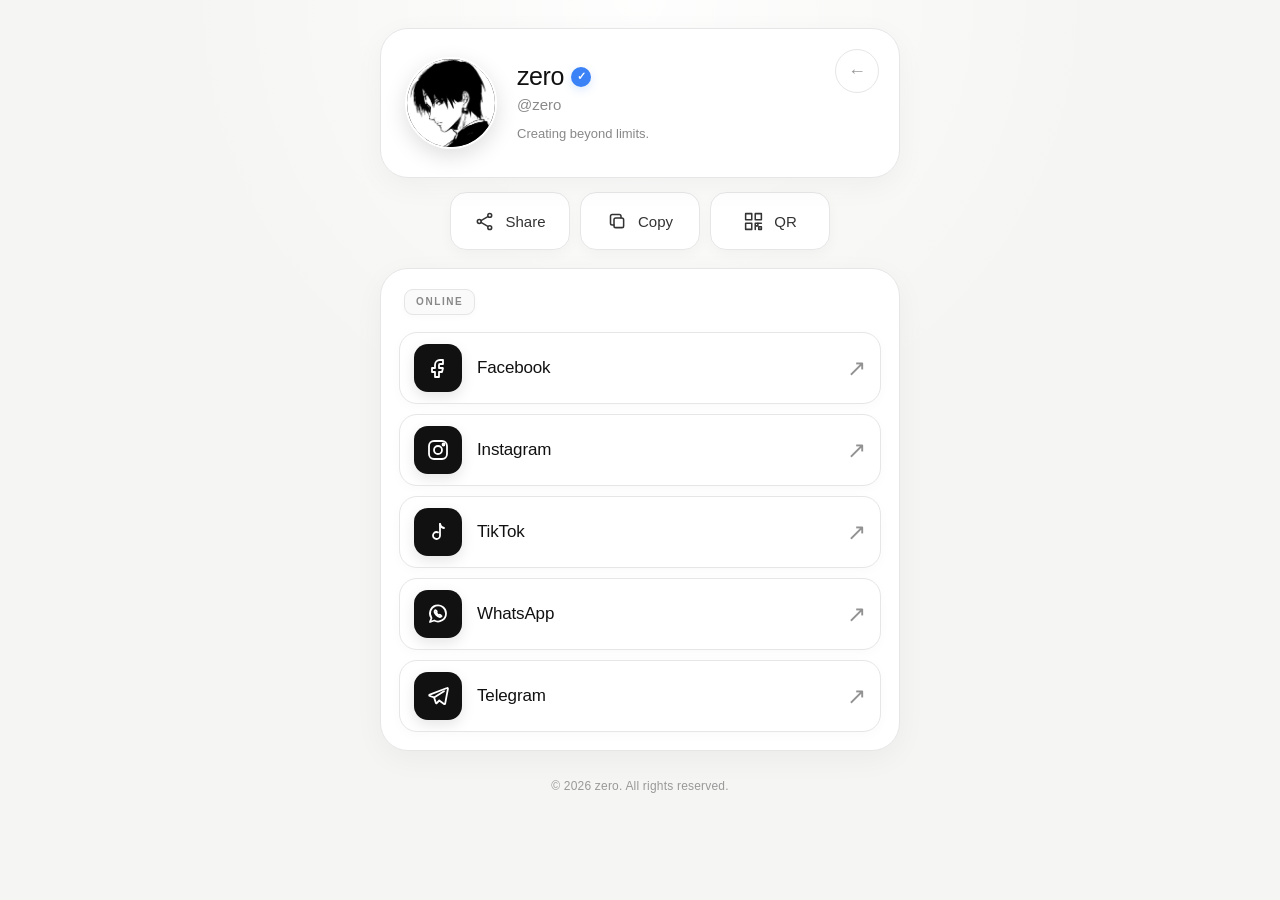
==== platforms.html @ 6d10e8ff "Initial website" ====
<!DOCTYPE html>
<html lang="en">

<head>

    <meta charset="UTF-8">

    <meta
        name="viewport"
        content="width=device-width, initial-scale=1.0"
    >

    <title>zero — Links</title>

    <link
        rel="icon"
        href="assets/profile.jpg"
        type="image/jpeg"
    >

    <meta
        name="theme-color"
        content="#f5f5f3"
    >

    <meta
        property="og:title"
        content="zero — Links"
    >

    <meta
        property="og:description"
        content="Explore zero's links."
    >

    <meta
        property="og:image"
        content="assets/profile.jpg"
    >

    <meta
        property="og:type"
        content="website"
    >

    <meta
        name="twitter:card"
        content="summary"
    >

    <meta
        name="twitter:title"
        content="zero — Links"
    >

    <meta
        name="twitter:description"
        content="Explore zero's links."
    >

    <meta
        name="twitter:image"
        content="assets/profile.jpg"
    >

    <link
        rel="stylesheet"
        href="platforms.css"
    >

</head>


<body>

    <main class="links-page">


        <!-- PROFILE -->

        <a
            href="index.html"
            class="profile-header page-link"
        >

            <div class="profile-image">

                <img
                    src="assets/profile.jpg"
                    alt="Zero"
                >

            </div>


            <div class="profile-info">

                <div class="username">

                    <span>zero</span>

                    <span class="verified">
                        ✓
                    </span>

                </div>


                <p>
                    @zero
                </p>


                <span class="tagline">
                    Creating beyond limits.
                </span>

            </div>


            <span class="back-arrow">
                ←
            </span>

        </a>



        <!-- ACTIONS -->

        <div class="profile-actions">


            <!-- SHARE -->

            <button
                type="button"
                class="action-btn"
                id="shareBtn"
                aria-label="Share Zero's links"
            >

                <span class="action-icon">

                    <svg
                        viewBox="0 0 24 24"
                        aria-hidden="true"
                    >

                        <circle
                            cx="18"
                            cy="5"
                            r="2.2"
                        ></circle>

                        <circle
                            cx="6"
                            cy="12"
                            r="2.2"
                        ></circle>

                        <circle
                            cx="18"
                            cy="19"
                            r="2.2"
                        ></circle>

                        <path
                            d="M8 11l7.8-4.5"
                        ></path>

                        <path
                            d="M8 13l7.8 4.5"
                        ></path>

                    </svg>

                </span>

                <span>
                    Share
                </span>

            </button>



            <!-- COPY -->

            <button
                type="button"
                class="action-btn"
                id="copyBtn"
                aria-label="Copy Zero's link"
            >

                <span
                    class="action-icon"
                    id="copyIcon"
                >

                    <svg
                        viewBox="0 0 24 24"
                        aria-hidden="true"
                    >

                        <rect
                            x="8"
                            y="8"
                            width="11"
                            height="11"
                            rx="2"
                        ></rect>

                        <path
                            d="M16 8V6a2 2 0 0 0-2-2H6a2 2 0 0 0-2 2v8a2 2 0 0 0 2 2h2"
                        ></path>

                    </svg>

                </span>

                <span id="copyText">
                    Copy
                </span>

            </button>



            <!-- QR -->

            <button
                type="button"
                class="action-btn"
                id="qrBtn"
                aria-label="Show QR code"
            >

                <span class="action-icon">

                    <svg
                        viewBox="0 0 24 24"
                        aria-hidden="true"
                    >

                        <rect
                            x="3"
                            y="3"
                            width="7"
                            height="7"
                        ></rect>

                        <rect
                            x="14"
                            y="3"
                            width="7"
                            height="7"
                        ></rect>

                        <rect
                            x="3"
                            y="14"
                            width="7"
                            height="7"
                        ></rect>

                        <path
                            d="M14 14h3v3h-3z"
                        ></path>

                        <path
                            d="M18 18h3v3h-3z"
                        ></path>

                        <path
                            d="M17 14h4"
                        ></path>

                        <path
                            d="M14 18v3"
                        ></path>

                    </svg>

                </span>

                <span>
                    QR
                </span>

            </button>

        </div>



        <!-- QR PANEL -->

        <section
            class="qr-panel"
            id="qrPanel"
            aria-hidden="true"
        >

            <div class="qr-header">

                <strong>
                    Scan to visit
                </strong>


                <button
                    type="button"
                    class="qr-close"
                    id="qrClose"
                    aria-label="Close QR code"
                >
                    ×
                </button>

            </div>


            <div class="qr-code">

                <img
                    id="qrImage"
                    src=""
                    alt="QR code for Zero's links"
                >

            </div>

        </section>



        <!-- ONLINE PLATFORMS -->

        <section class="platforms-box">

            <div class="platforms-title">
                ONLINE
            </div>



            <!-- FACEBOOK -->

            <a
                href="https://www.facebook.com/share/1CXATNYzDx/"
                class="platform"
                target="_blank"
                rel="noopener noreferrer"
            >

                <div class="platform-icon">

                    <svg
                        viewBox="0 0 24 24"
                        aria-hidden="true"
                    >

                        <path d="M14 8h3V4h-3c-2.8 0-5 2.2-5 5v3H6v4h3v5h4v-5h3l1-4h-4V9c0-.6.4-1 1-1Z"></path>

                    </svg>

                </div>


                <div class="platform-info">
                    <strong>Facebook</strong>
                </div>


                <span class="arrow">
                    ↗
                </span>

            </a>



            <!-- INSTAGRAM -->

            <a
                href="https://www.instagram.com/z.er0day?stkn=MWJxcWFwbWdudng1dw=="
                class="platform"
                target="_blank"
                rel="noopener noreferrer"
            >

                <div class="platform-icon">

                    <svg
                        viewBox="0 0 24 24"
                        aria-hidden="true"
                    >

                        <rect
                            x="3"
                            y="3"
                            width="18"
                            height="18"
                            rx="5"
                        ></rect>

                        <circle
                            cx="12"
                            cy="12"
                            r="4"
                        ></circle>

                        <circle
                            cx="17.5"
                            cy="6.5"
                            r="1"
                        ></circle>

                    </svg>

                </div>


                <div class="platform-info">
                    <strong>Instagram</strong>
                </div>


                <span class="arrow">
                    ↗
                </span>

            </a>



            <!-- TIKTOK -->

            <a
                href="https://www.tiktok.com/@z.er0luck?_r=1&_t=ZS-99s0cFkpZpp"
                class="platform"
                target="_blank"
                rel="noopener noreferrer"
            >

                <div class="platform-icon">

                    <svg
                        viewBox="0 0 24 24"
                        aria-hidden="true"
                    >

                        <path d="M14 4V15.5C14 17.43 12.43 19 10.5 19C8.57 19 7 17.43 7 15.5C7 13.57 8.57 12 10.5 12C11.03 12 11.54 12.12 12 12.34"></path>

                        <path d="M14 4C14.4 6.2 15.8 7.6 18 8"></path>

                    </svg>

                </div>


                <div class="platform-info">
                    <strong>TikTok</strong>
                </div>


                <span class="arrow">
                    ↗
                </span>

            </a>



            <!-- WHATSAPP -->

            <a
                href="https://wa.me/qr/A6TDR2RGMDMBP1"
                class="platform"
                target="_blank"
                rel="noopener noreferrer"
            >

                <div class="platform-icon">

                    <svg
                        viewBox="0 0 24 24"
                        aria-hidden="true"
                    >

                        <path d="M20 11.5a8 8 0 0 1-11.8 7L4 20l1.5-4A8 8 0 1 1 20 11.5Z"></path>

                        <path d="M9 8.5c.3-.5.6-.5.9-.1l.8 1c.2.3.2.5 0 .8l-.5.6c.6 1.1 1.5 2 2.6 2.6l.6-.5c.3-.2.5-.2.8 0l1 .8c.4.3.4.6-.1.9-.6.4-1.2.5-1.8.3-1.8-.5-4.2-2.9-4.7-4.7-.2-.6-.1-1.2.4-1.7Z"></path>

                    </svg>

                </div>


                <div class="platform-info">
                    <strong>WhatsApp</strong>
                </div>


                <span class="arrow">
                    ↗
                </span>

            </a>



            <!-- TELEGRAM -->

            <a
                href="https://t.me/zer00luck"
                class="platform"
                target="_blank"
                rel="noopener noreferrer"
            >

                <div class="platform-icon">

                    <svg
                        viewBox="0 0 24 24"
                        aria-hidden="true"
                    >

                        <path d="M21 4L3.8 10.7c-.8.3-.8 1.1-.1 1.3l4.4 1.4 1.7 5.3c.2.7.6.7 1 .3l2.5-2.5 4.7 3.5c.6.4 1 .1 1.2-.6L21.9 5c.2-.9-.3-1.3-.9-1Z"></path>

                        <path d="M8.1 13.4L18 7.2"></path>

                    </svg>

                </div>


                <div class="platform-info">
                    <strong>Telegram</strong>
                </div>


                <span class="arrow">
                    ↗
                </span>

            </a>

        </section>



        <!-- FOOTER -->

        <footer class="footer">
            © 2026 zero. All rights reserved.
        </footer>

    </main>


    <script src="script.js"></script>

</body>

</html>
---- platforms.css ----
* {
    margin: 0;
    padding: 0;
    box-sizing: border-box;
}

:root {
    --background: #f5f5f3;
    --card: #ffffff;
    --text: #111111;
    --muted: #8a8a8a;
    --border: #e6e6e6;
    --blue: #3b82f6;
}

html {
    scroll-behavior: smooth;
}

body {
    min-height: 100vh;

    background:
        radial-gradient(
            circle at 50% 0%,
            rgba(255, 255, 255, 0.9),
            transparent 42%
        ),
        var(--background);

    font-family:
        Inter,
        -apple-system,
        BlinkMacSystemFont,
        "Segoe UI",
        sans-serif;

    color: var(--text);

    -webkit-font-smoothing: antialiased;
    text-rendering: optimizeLegibility;

    opacity: 1;

    transition:
        opacity 0.18s ease;
}

body.page-exit {
    opacity: 0;
}

.links-page {
    width: 100%;
    max-width: 560px;

    margin: 0 auto;

    padding: 28px 20px 34px;

    animation:
        pageEnter
        0.6s
        ease-out
        both;
}


/* PROFILE */

.profile-header {
    position: relative;

    width: 100%;
    min-height: 150px;

    padding: 24px;

    background: rgba(255, 255, 255, 0.96);

    border: 1px solid var(--border);
    border-radius: 28px;

    display: flex;
    align-items: center;

    gap: 20px;

    text-decoration: none;
    color: var(--text);

    box-shadow:
        0 8px 30px rgba(0, 0, 0, 0.045);

    transition:
        transform 0.25s ease,
        box-shadow 0.25s ease,
        border-color 0.25s ease;
}

.profile-header:hover {
    transform: translateY(-3px);

    border-color: #d8d8d8;

    box-shadow:
        0 16px 38px rgba(0, 0, 0, 0.075);
}

.profile-header:active {
    transform: scale(0.985);
}

.profile-image {
    width: 92px;
    height: 92px;

    flex-shrink: 0;

    overflow: hidden;

    border-radius: 50%;

    background: #111111;

    border: 2px solid #ffffff;

    box-shadow:
        0 7px 22px rgba(0, 0, 0, 0.13);

    animation:
        profileReveal
        0.7s
        cubic-bezier(0.22, 1, 0.36, 1)
        both;
}

.profile-image img {
    width: 100%;
    height: 100%;

    display: block;

    object-fit: cover;

    transition:
        transform 0.5s ease;
}

.profile-header:hover .profile-image img {
    transform: scale(1.035);
}

.profile-info {
    min-width: 0;

    display: flex;
    flex-direction: column;

    gap: 3px;

    animation:
        infoReveal
        0.65s
        ease-out
        0.08s
        both;
}

.username {
    display: flex;
    align-items: center;

    gap: 7px;

    font-size: 25px;
    font-weight: 500;

    line-height: 1.1;

    letter-spacing: -0.4px;
}

.verified {
    width: 20px;
    height: 20px;

    border-radius: 50%;

    background: var(--blue);

    color: #ffffff;

    display: inline-flex;
    align-items: center;
    justify-content: center;

    font-size: 11px;
    font-weight: 700;

    line-height: 1;

    box-shadow:
        0 3px 10px rgba(59, 130, 246, 0.18);
}

.profile-info > p {
    color: var(--muted);

    font-size: 15px;

    line-height: 1.4;
}

.tagline {
    margin-top: 7px;

    color: #888888;

    font-size: 13px;

    line-height: 1.4;
}

.back-arrow {
    position: absolute;

    top: 20px;
    right: 20px;

    width: 44px;
    height: 44px;

    border-radius: 50%;

    border: 1px solid var(--border);

    display: flex;
    align-items: center;
    justify-content: center;

    color: #999999;

    font-size: 18px;

    background: rgba(255, 255, 255, 0.8);

    transition:
        transform 0.25s ease,
        color 0.25s ease,
        background 0.25s ease,
        border-color 0.25s ease;
}

.profile-header:hover .back-arrow {
    color: #111111;

    background: #f5f5f3;

    border-color: #d9d9d9;

    transform: translateX(-3px);
}


/* ACTIONS */

.profile-actions {
    margin-top: 14px;

    display: flex;
    justify-content: center;

    gap: 10px;
}

.action-btn {
    min-width: 120px;
    height: 58px;

    padding: 0 18px;

    border: 1px solid var(--border);
    border-radius: 16px;

    background: rgba(255, 255, 255, 0.96);

    color: #333333;

    display: inline-flex;
    align-items: center;
    justify-content: center;

    gap: 10px;

    font-family: inherit;
    font-size: 15px;
    font-weight: 500;

    cursor: pointer;

    box-shadow:
        0 4px 14px rgba(0, 0, 0, 0.035);

    transition:
        transform 0.2s ease,
        background 0.2s ease,
        color 0.2s ease,
        border-color 0.2s ease,
        box-shadow 0.2s ease;
}

.action-btn:hover {
    transform: translateY(-2px);

    background: #111111;

    border-color: #111111;

    color: #ffffff;

    box-shadow:
        0 8px 20px rgba(0, 0, 0, 0.08);
}

.action-btn:active {
    transform: scale(0.96);
}

.action-btn:focus-visible {
    outline: 2px solid var(--blue);

    outline-offset: 3px;
}

.action-icon {
    width: 21px;
    height: 21px;

    flex-shrink: 0;

    display: inline-flex;
    align-items: center;
    justify-content: center;
}

.action-icon svg {
    width: 21px;
    height: 21px;

    fill: none;

    stroke: currentColor;

    stroke-width: 1.75;

    stroke-linecap: round;
    stroke-linejoin: round;
}

.action-btn.copied {
    background: #111111;

    border-color: #111111;

    color: #ffffff;

    transform: translateY(-1px);
}


/* QR PANEL */

.qr-panel {
    display: none;

    margin-top: 14px;

    padding: 18px;

    background: rgba(255, 255, 255, 0.97);

    border: 1px solid var(--border);

    border-radius: 22px;

    box-shadow:
        0 8px 30px rgba(0, 0, 0, 0.045);

    animation:
        qrReveal
        0.3s
        ease-out
        both;
}

.qr-panel.active {
    display: block;
}

.qr-header {
    display: flex;
    align-items: center;
    justify-content: space-between;

    margin-bottom: 14px;
}

.qr-header strong {
    font-size: 14px;
    font-weight: 500;
}

.qr-close {
    width: 30px;
    height: 30px;

    border: 1px solid var(--border);

    border-radius: 50%;

    background: #ffffff;

    color: #777777;

    font-size: 18px;

    display: flex;
    align-items: center;
    justify-content: center;

    cursor: pointer;

    transition:
        background 0.2s ease,
        color 0.2s ease,
        transform 0.2s ease;
}

.qr-close:hover {
    background: #111111;

    color: #ffffff;

    transform: rotate(90deg);
}

.qr-code {
    width: 180px;
    height: 180px;

    margin: 0 auto;

    padding: 8px;

    background: #ffffff;

    border: 1px solid #eeeeee;

    border-radius: 16px;

    overflow: hidden;
}

.qr-code img {
    width: 100%;
    height: 100%;

    display: block;

    object-fit: contain;
}


/* PLATFORMS */

.platforms-box {
    margin-top: 18px;

    padding: 18px;

    background: rgba(255, 255, 255, 0.97);

    border: 1px solid var(--border);

    border-radius: 28px;

    box-shadow:
        0 8px 30px rgba(0, 0, 0, 0.045);

    animation:
        boxReveal
        0.65s
        ease-out
        0.08s
        both;
}

.platforms-title {
    display: inline-flex;
    align-items: center;

    padding: 7px 11px;

    margin: 2px 5px 7px;

    background: #fafafa;

    border: 1px solid #e5e5e5;

    border-radius: 9px;

    color: #888888;

    font-size: 10px;
    font-weight: 600;

    letter-spacing: 1.6px;

    line-height: 1;

    box-shadow:
        0 2px 7px rgba(0, 0, 0, 0.025);
}

.platform {
    position: relative;

    width: 100%;
    min-height: 72px;

    padding: 10px 14px;

    margin-top: 10px;

    background: #ffffff;

    border: 1px solid var(--border);

    border-radius: 18px;

    display: flex;
    align-items: center;

    gap: 15px;

    text-decoration: none;
    color: var(--text);

    box-shadow:
        0 3px 12px rgba(0, 0, 0, 0.025);

    overflow: hidden;

    transition:
        transform 0.22s ease,
        border-color 0.22s ease,
        box-shadow 0.22s ease,
        background 0.22s ease;
}

.platform::before {
    content: "";

    position: absolute;

    inset: 0;

    background:
        linear-gradient(
            110deg,
            transparent 0%,
            rgba(255, 255, 255, 0.8) 48%,
            transparent 100%
        );

    transform: translateX(-110%);

    transition:
        transform 0.6s ease;

    pointer-events: none;
}

.platform:hover::before {
    transform: translateX(110%);
}

.platform:hover {
    transform: translateY(-2px);

    border-color: #d8d8d8;

    background: #fefefe;

    box-shadow:
        0 10px 25px rgba(0, 0, 0, 0.06);
}

.platform:active {
    transform: scale(0.985);
}

.platform-icon {
    width: 48px;
    height: 48px;

    flex-shrink: 0;

    border-radius: 14px;

    background: #111111;

    color: #ffffff;

    display: flex;
    align-items: center;
    justify-content: center;

    box-shadow:
        0 5px 14px rgba(0, 0, 0, 0.10);

    transition:
        transform 0.22s ease,
        box-shadow 0.22s ease;
}

.platform:hover .platform-icon {
    transform: scale(1.035);

    box-shadow:
        0 7px 17px rgba(0, 0, 0, 0.14);
}

.platform-icon svg {
    width: 24px;
    height: 24px;

    fill: none;

    stroke: currentColor;

    stroke-width: 1.8;

    stroke-linecap: round;
    stroke-linejoin: round;
}

.platform-info {
    flex: 1;

    min-width: 0;

    display: flex;
    align-items: center;
}

.platform-info strong {
    font-size: 17px;

    font-weight: 500;

    letter-spacing: -0.15px;
}

.arrow {
    color: #929292;

    font-size: 23px;

    line-height: 1;

    transition:
        transform 0.22s ease,
        color 0.22s ease;
}

.platform:hover .arrow {
    color: var(--blue);

    transform:
        translate(3px, -3px);
}


/* FOOTER */

.footer {
    margin-top: 28px;

    text-align: center;

    color: #999999;

    font-size: 12px;

    letter-spacing: 0.2px;

    animation:
        footerReveal
        0.6s
        ease-out
        0.18s
        both;
}


/* ANIMATIONS */

@keyframes pageEnter {

    from {
        opacity: 0;
    }

    to {
        opacity: 1;
    }

}

@keyframes profileReveal {

    from {
        opacity: 0;
        transform: scale(0.92);
    }

    to {
        opacity: 1;
        transform: scale(1);
    }

}

@keyframes infoReveal {

    from {
        opacity: 0;
        transform: translateX(8px);
    }

    to {
        opacity: 1;
        transform: translateX(0);
    }

}

@keyframes boxReveal {

    from {
        opacity: 0;
        transform: translateY(12px);
    }

    to {
        opacity: 1;
        transform: translateY(0);
    }

}

@keyframes footerReveal {

    from {
        opacity: 0;
    }

    to {
        opacity: 1;
    }

}

@keyframes qrReveal {

    from {
        opacity: 0;
        transform: translateY(-5px) scale(0.98);
    }

    to {
        opacity: 1;
        transform: translateY(0) scale(1);
    }

}


/* MOBILE */

@media (max-width: 380px) {

    .links-page {
        padding: 20px 15px 28px;
    }

    .profile-header {
        min-height: 140px;

        padding: 20px;

        gap: 15px;

        border-radius: 24px;
    }

    .profile-image {
        width: 78px;
        height: 78px;
    }

    .username {
        font-size: 22px;
    }

    .tagline {
        font-size: 12px;
    }

    .back-arrow {
        top: 16px;
        right: 16px;

        width: 40px;
        height: 40px;
    }

    .profile-actions {
        gap: 6px;
    }

    .action-btn {
        min-width: 0;

        flex: 1;

        height: 52px;

        padding: 0 10px;

        gap: 7px;

        font-size: 13px;

        border-radius: 15px;
    }

    .action-icon {
        width: 19px;
        height: 19px;
    }

    .action-icon svg {
        width: 19px;
        height: 19px;
    }

    .qr-code {
        width: 165px;
        height: 165px;
    }

    .platforms-box {
        padding: 14px;

        border-radius: 24px;
    }

    .platforms-title {
        margin-left: 3px;

        margin-bottom: 4px;
    }

    .platform {
        min-height: 66px;

        padding: 9px 12px;

        border-radius: 16px;
    }

    .platform-icon {
        width: 44px;
        height: 44px;

        border-radius: 13px;
    }

    .platform-info strong {
        font-size: 16px;
    }

}


/* VERY SMALL PHONES */

@media (max-width: 340px) {

    .links-page {
        padding: 16px;
    }

    .profile-header {
        padding: 18px;

        gap: 13px;
    }

    .profile-image {
        width: 70px;
        height: 70px;
    }

    .username {
        font-size: 20px;
    }

    .back-arrow {
        width: 38px;
        height: 38px;

        top: 14px;
        right: 14px;
    }

    .action-btn {
        height: 49px;

        font-size: 12px;

        gap: 5px;
    }

    .action-icon,
    .action-icon svg {
        width: 18px;
        height: 18px;
    }

}


/* REDUCED MOTION */

@media (prefers-reduced-motion: reduce) {

    *,
    *::before,
    *::after {

        animation-duration: 0.01ms !important;

        animation-iteration-count: 1 !important;

        transition-duration: 0.01ms !important;

    }

}
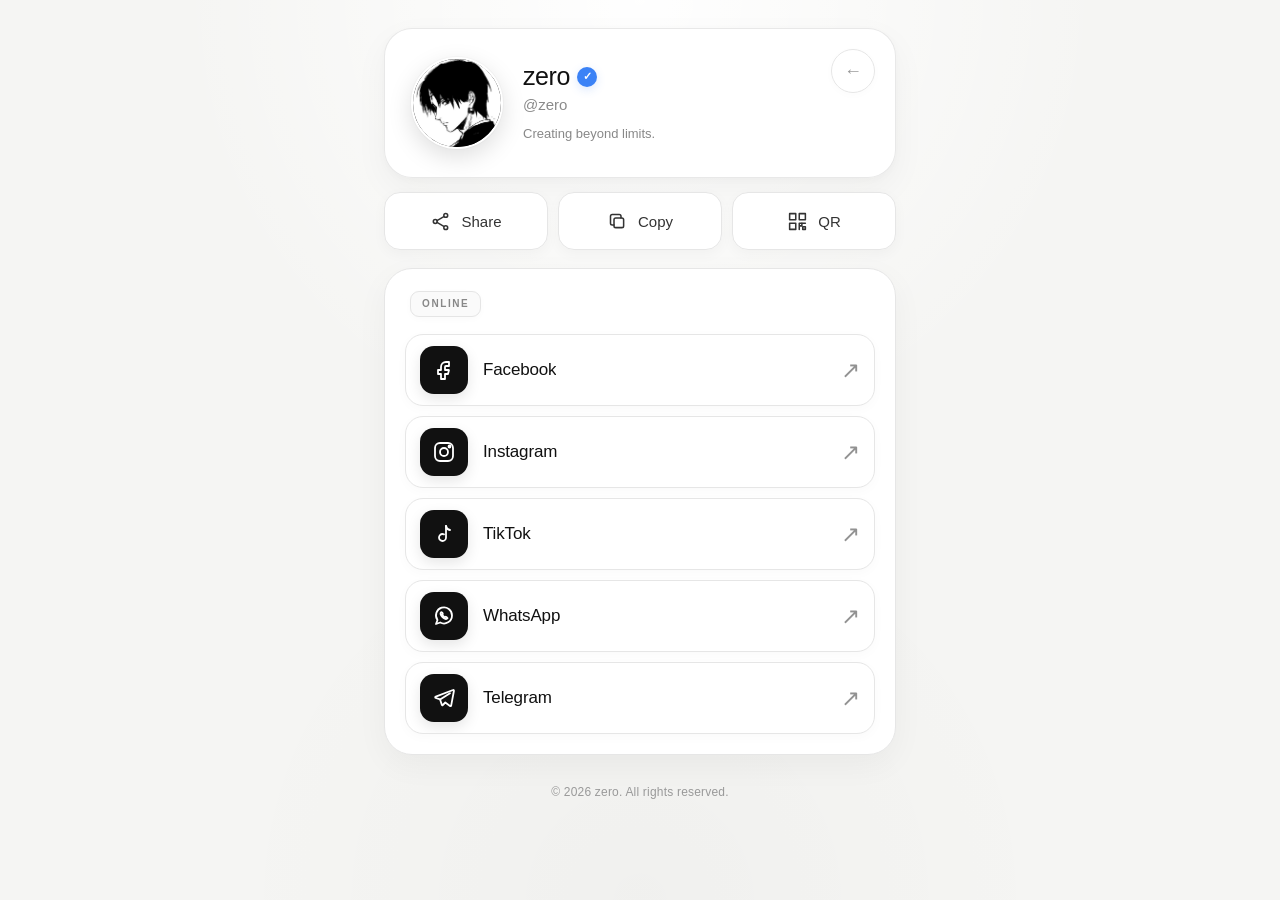
==== commit 6953bd03: "Polish website redesign" ====
--- a/platforms.html
+++ b/platforms.html
@@ -305,9 +305,9 @@
 
             <div class="qr-header">
 
-                <strong>
-                    Scan to visit
-                </strong>
+                <span
+                    aria-hidden="true"
+                ></span>
 
 
                 <button
--- a/platforms.css
+++ b/platforms.css
@@ -11,6 +11,17 @@
     --muted: #8a8a8a;
     --border: #e6e6e6;
     --blue: #3b82f6;
+
+    --shadow-soft:
+        0 8px 28px rgba(0, 0, 0, 0.035),
+        0 2px 8px rgba(0, 0, 0, 0.018);
+
+    --shadow-card:
+        0 14px 38px rgba(0, 0, 0, 0.05),
+        0 3px 10px rgba(0, 0, 0, 0.025);
+
+    --ease-premium:
+        cubic-bezier(0.22, 1, 0.36, 1);
 }
 
 html {
@@ -23,8 +34,13 @@
     background:
         radial-gradient(
             circle at 50% 0%,
-            rgba(255, 255, 255, 0.9),
+            rgba(255, 255, 255, 0.96),
             transparent 42%
+        ),
+        radial-gradient(
+            circle at 50% 100%,
+            rgba(0, 0, 0, 0.02),
+            transparent 38%
         ),
         var(--background);
 
@@ -43,12 +59,14 @@
     opacity: 1;
 
     transition:
-        opacity 0.18s ease;
+        opacity 0.24s ease;
 }
 
 body.page-exit {
     opacity: 0;
 }
+
+/* PAGE */
 
 .links-page {
     width: 100%;
@@ -60,11 +78,10 @@
 
     animation:
         pageEnter
-        0.6s
-        ease-out
+        0.7s
+        var(--ease-premium)
         both;
 }
-
 
 /* PROFILE */
 
@@ -76,9 +93,11 @@
 
     padding: 24px;
 
-    background: rgba(255, 255, 255, 0.96);
-
-    border: 1px solid var(--border);
+    background:
+        rgba(255, 255, 255, 0.96);
+
+    border: 1px solid rgba(230, 230, 230, 0.92);
+
     border-radius: 28px;
 
     display: flex;
@@ -90,26 +109,67 @@
     color: var(--text);
 
     box-shadow:
-        0 8px 30px rgba(0, 0, 0, 0.045);
-
-    transition:
-        transform 0.25s ease,
-        box-shadow 0.25s ease,
-        border-color 0.25s ease;
+        0 12px 34px rgba(0, 0, 0, 0.042),
+        0 2px 8px rgba(0, 0, 0, 0.022);
+
+    overflow: hidden;
+
+    isolation: isolate;
+
+    transition:
+        transform 0.38s var(--ease-premium),
+        box-shadow 0.38s ease,
+        border-color 0.32s ease;
+}
+
+.profile-header::before {
+    content: "";
+
+    position: absolute;
+
+    inset: 0;
+
+    background:
+        linear-gradient(
+            115deg,
+            transparent 0%,
+            transparent 42%,
+            rgba(255, 255, 255, 0.7) 50%,
+            transparent 58%,
+            transparent 100%
+        );
+
+    transform: translateX(-115%);
+
+    transition:
+        transform 0.8s var(--ease-premium);
+
+    pointer-events: none;
+
+    z-index: -1;
+}
+
+.profile-header:hover::before {
+    transform: translateX(115%);
 }
 
 .profile-header:hover {
     transform: translateY(-3px);
 
-    border-color: #d8d8d8;
-
-    box-shadow:
-        0 16px 38px rgba(0, 0, 0, 0.075);
+    border-color: #dcdcdc;
+
+    box-shadow:
+        0 20px 46px rgba(0, 0, 0, 0.065),
+        0 5px 14px rgba(0, 0, 0, 0.028);
 }
 
 .profile-header:active {
-    transform: scale(0.985);
-}
+    transform:
+        translateY(-1px)
+        scale(0.987);
+}
+
+/* PROFILE IMAGE */
 
 .profile-image {
     width: 92px;
@@ -126,13 +186,18 @@
     border: 2px solid #ffffff;
 
     box-shadow:
-        0 7px 22px rgba(0, 0, 0, 0.13);
+        0 8px 24px rgba(0, 0, 0, 0.13),
+        0 0 0 1px rgba(0, 0, 0, 0.025);
 
     animation:
         profileReveal
-        0.7s
-        cubic-bezier(0.22, 1, 0.36, 1)
+        0.75s
+        var(--ease-premium)
         both;
+
+    transition:
+        transform 0.45s var(--ease-premium),
+        box-shadow 0.45s ease;
 }
 
 .profile-image img {
@@ -144,16 +209,30 @@
     object-fit: cover;
 
     transition:
-        transform 0.5s ease;
+        transform 0.65s var(--ease-premium);
+}
+
+.profile-header:hover .profile-image {
+    transform:
+        translateY(-1px)
+        scale(1.018);
+
+    box-shadow:
+        0 14px 32px rgba(0, 0, 0, 0.16),
+        0 0 0 1px rgba(0, 0, 0, 0.025);
 }
 
 .profile-header:hover .profile-image img {
     transform: scale(1.035);
 }
 
+/* PROFILE INFO */
+
 .profile-info {
     min-width: 0;
 
+    max-width: calc(100% - 132px);
+
     display: flex;
     flex-direction: column;
 
@@ -161,7 +240,7 @@
 
     animation:
         infoReveal
-        0.65s
+        0.68s
         ease-out
         0.08s
         both;
@@ -173,18 +252,32 @@
 
     gap: 7px;
 
+    min-width: 0;
+
     font-size: 25px;
     font-weight: 500;
 
     line-height: 1.1;
 
     letter-spacing: -0.4px;
+}
+
+.username span:first-child {
+    min-width: 0;
+
+    overflow: hidden;
+
+    text-overflow: ellipsis;
+
+    white-space: nowrap;
 }
 
 .verified {
     width: 20px;
     height: 20px;
 
+    flex-shrink: 0;
+
     border-radius: 50%;
 
     background: var(--blue);
@@ -202,6 +295,17 @@
 
     box-shadow:
         0 3px 10px rgba(59, 130, 246, 0.18);
+
+    transition:
+        box-shadow 0.3s ease,
+        transform 0.3s var(--ease-premium);
+}
+
+.profile-header:hover .verified {
+    transform: scale(1.04);
+
+    box-shadow:
+        0 4px 14px rgba(59, 130, 246, 0.27);
 }
 
 .profile-info > p {
@@ -210,6 +314,8 @@
     font-size: 15px;
 
     line-height: 1.4;
+
+    overflow-wrap: anywhere;
 }
 
 .tagline {
@@ -220,7 +326,11 @@
     font-size: 13px;
 
     line-height: 1.4;
-}
+
+    overflow-wrap: anywhere;
+}
+
+/* BACK */
 
 .back-arrow {
     position: absolute;
@@ -230,6 +340,8 @@
 
     width: 44px;
     height: 44px;
+
+    flex-shrink: 0;
 
     border-radius: 50%;
 
@@ -243,13 +355,18 @@
 
     font-size: 18px;
 
-    background: rgba(255, 255, 255, 0.8);
-
-    transition:
-        transform 0.25s ease,
+    background:
+        rgba(255, 255, 255, 0.82);
+
+    box-shadow:
+        0 2px 8px rgba(0, 0, 0, 0.018);
+
+    transition:
+        transform 0.35s var(--ease-premium),
         color 0.25s ease,
         background 0.25s ease,
-        border-color 0.25s ease;
+        border-color 0.25s ease,
+        box-shadow 0.25s ease;
 }
 
 .profile-header:hover .back-arrow {
@@ -259,9 +376,11 @@
 
     border-color: #d9d9d9;
 
+    box-shadow:
+        0 4px 12px rgba(0, 0, 0, 0.035);
+
     transform: translateX(-3px);
 }
-
 
 /* ACTIONS */
 
@@ -272,18 +391,29 @@
     justify-content: center;
 
     gap: 10px;
+
+    animation:
+        actionsReveal
+        0.62s
+        ease-out
+        0.08s
+        both;
 }
 
 .action-btn {
     min-width: 120px;
     height: 58px;
 
+    flex: 1 1 0;
+
     padding: 0 18px;
 
     border: 1px solid var(--border);
+
     border-radius: 16px;
 
-    background: rgba(255, 255, 255, 0.96);
+    background:
+        rgba(255, 255, 255, 0.96);
 
     color: #333333;
 
@@ -294,20 +424,25 @@
     gap: 10px;
 
     font-family: inherit;
+
     font-size: 15px;
     font-weight: 500;
 
     cursor: pointer;
 
+    white-space: nowrap;
+
     box-shadow:
         0 4px 14px rgba(0, 0, 0, 0.035);
 
-    transition:
-        transform 0.2s ease,
-        background 0.2s ease,
-        color 0.2s ease,
-        border-color 0.2s ease,
-        box-shadow 0.2s ease;
+    -webkit-tap-highlight-color: transparent;
+
+    transition:
+        transform 0.3s var(--ease-premium),
+        background 0.25s ease,
+        color 0.25s ease,
+        border-color 0.25s ease,
+        box-shadow 0.3s ease;
 }
 
 .action-btn:hover {
@@ -320,11 +455,16 @@
     color: #ffffff;
 
     box-shadow:
-        0 8px 20px rgba(0, 0, 0, 0.08);
+        0 12px 28px rgba(0, 0, 0, 0.095);
 }
 
 .action-btn:active {
-    transform: scale(0.96);
+    transform:
+        translateY(0)
+        scale(0.96);
+
+    box-shadow:
+        0 4px 12px rgba(0, 0, 0, 0.05);
 }
 
 .action-btn:focus-visible {
@@ -356,6 +496,13 @@
 
     stroke-linecap: round;
     stroke-linejoin: round;
+
+    transition:
+        transform 0.3s var(--ease-premium);
+}
+
+.action-btn:hover .action-icon svg {
+    transform: scale(1.045);
 }
 
 .action-btn.copied {
@@ -366,31 +513,37 @@
     color: #ffffff;
 
     transform: translateY(-1px);
-}
-
+
+    box-shadow:
+        0 9px 22px rgba(0, 0, 0, 0.09);
+}
 
 /* QR PANEL */
 
 .qr-panel {
     display: none;
 
+    width: 100%;
+
     margin-top: 14px;
 
-    padding: 18px;
-
-    background: rgba(255, 255, 255, 0.97);
+    padding: 16px;
+
+    background:
+        rgba(255, 255, 255, 0.98);
 
     border: 1px solid var(--border);
 
     border-radius: 22px;
 
     box-shadow:
-        0 8px 30px rgba(0, 0, 0, 0.045);
+        0 12px 34px rgba(0, 0, 0, 0.055),
+        0 2px 8px rgba(0, 0, 0, 0.018);
 
     animation:
         qrReveal
-        0.3s
-        ease-out
+        0.38s
+        var(--ease-premium)
         both;
 }
 
@@ -399,22 +552,21 @@
 }
 
 .qr-header {
+    min-height: 30px;
+
     display: flex;
     align-items: center;
-    justify-content: space-between;
-
-    margin-bottom: 14px;
-}
-
-.qr-header strong {
-    font-size: 14px;
-    font-weight: 500;
+    justify-content: flex-end;
+
+    margin-bottom: 8px;
 }
 
 .qr-close {
     width: 30px;
     height: 30px;
 
+    flex-shrink: 0;
+
     border: 1px solid var(--border);
 
     border-radius: 50%;
@@ -431,10 +583,14 @@
 
     cursor: pointer;
 
-    transition:
-        background 0.2s ease,
-        color 0.2s ease,
-        transform 0.2s ease;
+    -webkit-tap-highlight-color: transparent;
+
+    transition:
+        background 0.25s ease,
+        color 0.25s ease,
+        transform 0.35s var(--ease-premium),
+        border-color 0.25s ease,
+        box-shadow 0.25s ease;
 }
 
 .qr-close:hover {
@@ -442,12 +598,26 @@
 
     color: #ffffff;
 
+    border-color: #111111;
+
     transform: rotate(90deg);
+
+    box-shadow:
+        0 5px 14px rgba(0, 0, 0, 0.08);
+}
+
+.qr-close:active {
+    transform:
+        rotate(90deg)
+        scale(0.92);
 }
 
 .qr-code {
-    width: 180px;
-    height: 180px;
+    width: min(180px, 100%);
+
+    aspect-ratio: 1 / 1;
+
+    height: auto;
 
     margin: 0 auto;
 
@@ -460,6 +630,17 @@
     border-radius: 16px;
 
     overflow: hidden;
+
+    box-shadow:
+        0 6px 20px rgba(0, 0, 0, 0.04);
+
+    transition:
+        transform 0.35s var(--ease-premium),
+        box-shadow 0.35s ease;
+}
+
+.qr-panel.active .qr-code {
+    transform: translateY(0);
 }
 
 .qr-code img {
@@ -471,7 +652,6 @@
     object-fit: contain;
 }
 
-
 /* PLATFORMS */
 
 .platforms-box {
@@ -479,20 +659,21 @@
 
     padding: 18px;
 
-    background: rgba(255, 255, 255, 0.97);
+    background:
+        rgba(255, 255, 255, 0.97);
 
     border: 1px solid var(--border);
 
     border-radius: 28px;
 
     box-shadow:
-        0 8px 30px rgba(0, 0, 0, 0.045);
+        0 10px 32px rgba(0, 0, 0, 0.045);
 
     animation:
         boxReveal
-        0.65s
-        ease-out
-        0.08s
+        0.72s
+        var(--ease-premium)
+        0.12s
         both;
 }
 
@@ -523,6 +704,8 @@
         0 2px 7px rgba(0, 0, 0, 0.025);
 }
 
+/* PLATFORM CARD */
+
 .platform {
     position: relative;
 
@@ -552,11 +735,47 @@
 
     overflow: hidden;
 
-    transition:
-        transform 0.22s ease,
-        border-color 0.22s ease,
-        box-shadow 0.22s ease,
-        background 0.22s ease;
+    opacity: 0;
+
+    animation:
+        platformReveal
+        0.5s
+        var(--ease-premium)
+        both;
+
+    transition:
+        transform 0.34s var(--ease-premium),
+        border-color 0.28s ease,
+        box-shadow 0.34s ease,
+        background 0.28s ease;
+}
+
+.platform:nth-of-type(2) {
+    animation-delay: 0.14s;
+}
+
+.platform:nth-of-type(3) {
+    animation-delay: 0.19s;
+}
+
+.platform:nth-of-type(4) {
+    animation-delay: 0.24s;
+}
+
+.platform:nth-of-type(5) {
+    animation-delay: 0.29s;
+}
+
+.platform:nth-of-type(6) {
+    animation-delay: 0.34s;
+}
+
+.platform:nth-of-type(7) {
+    animation-delay: 0.39s;
+}
+
+.platform:nth-of-type(8) {
+    animation-delay: 0.44s;
 }
 
 .platform::before {
@@ -570,36 +789,44 @@
         linear-gradient(
             110deg,
             transparent 0%,
-            rgba(255, 255, 255, 0.8) 48%,
+            rgba(255, 255, 255, 0.82) 48%,
             transparent 100%
         );
 
-    transform: translateX(-110%);
-
-    transition:
-        transform 0.6s ease;
+    transform: translateX(-115%);
+
+    transition:
+        transform 0.85s var(--ease-premium);
 
     pointer-events: none;
 }
 
 .platform:hover::before {
-    transform: translateX(110%);
+    transform: translateX(115%);
 }
 
 .platform:hover {
     transform: translateY(-2px);
 
-    border-color: #d8d8d8;
-
-    background: #fefefe;
-
-    box-shadow:
-        0 10px 25px rgba(0, 0, 0, 0.06);
+    border-color: #d9d9d9;
+
+    background: #ffffff;
+
+    box-shadow:
+        0 11px 26px rgba(0, 0, 0, 0.065),
+        0 3px 8px rgba(0, 0, 0, 0.018);
 }
 
 .platform:active {
-    transform: scale(0.985);
-}
+    transform:
+        translateY(-1px)
+        scale(0.985);
+
+    box-shadow:
+        0 5px 14px rgba(0, 0, 0, 0.045);
+}
+
+/* PLATFORM ICON */
 
 .platform-icon {
     width: 48px;
@@ -621,15 +848,17 @@
         0 5px 14px rgba(0, 0, 0, 0.10);
 
     transition:
-        transform 0.22s ease,
-        box-shadow 0.22s ease;
+        transform 0.3s var(--ease-premium),
+        box-shadow 0.3s ease;
 }
 
 .platform:hover .platform-icon {
-    transform: scale(1.035);
-
-    box-shadow:
-        0 7px 17px rgba(0, 0, 0, 0.14);
+    transform:
+        translateY(-1px)
+        scale(1.035);
+
+    box-shadow:
+        0 9px 22px rgba(0, 0, 0, 0.14);
 }
 
 .platform-icon svg {
@@ -644,18 +873,39 @@
 
     stroke-linecap: round;
     stroke-linejoin: round;
-}
+
+    transition:
+        transform 0.3s var(--ease-premium);
+}
+
+.platform:hover .platform-icon svg {
+    transform: scale(1.025);
+}
+
+/* PLATFORM INFO */
 
 .platform-info {
     flex: 1;
 
     min-width: 0;
 
+    overflow: hidden;
+
     display: flex;
     align-items: center;
 }
 
 .platform-info strong {
+    min-width: 0;
+
+    max-width: 100%;
+
+    overflow: hidden;
+
+    text-overflow: ellipsis;
+
+    white-space: nowrap;
+
     font-size: 17px;
 
     font-weight: 500;
@@ -663,7 +913,11 @@
     letter-spacing: -0.15px;
 }
 
+/* ARROW */
+
 .arrow {
+    flex-shrink: 0;
+
     color: #929292;
 
     font-size: 23px;
@@ -671,23 +925,24 @@
     line-height: 1;
 
     transition:
-        transform 0.22s ease,
-        color 0.22s ease;
+        transform 0.3s var(--ease-premium),
+        color 0.25s ease;
 }
 
 .platform:hover .arrow {
     color: var(--blue);
 
     transform:
-        translate(3px, -3px);
-}
-
+        translate(4px, -2px);
+}
 
 /* FOOTER */
 
 .footer {
     margin-top: 28px;
 
+    padding: 0 8px;
+
     text-align: center;
 
     color: #999999;
@@ -695,46 +950,50 @@
     font-size: 12px;
 
     letter-spacing: 0.2px;
+
+    line-height: 1.5;
+
+    overflow-wrap: anywhere;
 
     animation:
         footerReveal
-        0.6s
+        0.65s
         ease-out
-        0.18s
+        0.25s
         both;
 }
 
-
 /* ANIMATIONS */
 
 @keyframes pageEnter {
-
     from {
         opacity: 0;
+        transform: translateY(4px);
     }
 
     to {
         opacity: 1;
-    }
-
+        transform: translateY(0);
+    }
 }
 
 @keyframes profileReveal {
-
     from {
         opacity: 0;
-        transform: scale(0.92);
+        transform:
+            scale(0.9)
+            translateY(5px);
     }
 
     to {
         opacity: 1;
-        transform: scale(1);
-    }
-
+        transform:
+            scale(1)
+            translateY(0);
+    }
 }
 
 @keyframes infoReveal {
-
     from {
         opacity: 0;
         transform: translateX(8px);
@@ -744,11 +1003,21 @@
         opacity: 1;
         transform: translateX(0);
     }
-
+}
+
+@keyframes actionsReveal {
+    from {
+        opacity: 0;
+        transform: translateY(8px);
+    }
+
+    to {
+        opacity: 1;
+        transform: translateY(0);
+    }
 }
 
 @keyframes boxReveal {
-
     from {
         opacity: 0;
         transform: translateY(12px);
@@ -758,35 +1027,69 @@
         opacity: 1;
         transform: translateY(0);
     }
-
-}
-
-@keyframes footerReveal {
-
+}
+
+@keyframes platformReveal {
     from {
         opacity: 0;
+        transform:
+            translateY(9px)
+            scale(0.99);
     }
 
     to {
         opacity: 1;
-    }
-
-}
-
-@keyframes qrReveal {
-
+        transform:
+            translateY(0)
+            scale(1);
+    }
+}
+
+@keyframes footerReveal {
     from {
         opacity: 0;
-        transform: translateY(-5px) scale(0.98);
+        transform: translateY(3px);
     }
 
     to {
         opacity: 1;
-        transform: translateY(0) scale(1);
-    }
-
-}
-
+        transform: translateY(0);
+    }
+}
+
+@keyframes qrReveal {
+    from {
+        opacity: 0;
+        transform:
+            translateY(-7px)
+            scale(0.975);
+    }
+
+    to {
+        opacity: 1;
+        transform:
+            translateY(0)
+            scale(1);
+    }
+}
+
+/* TABLET */
+
+@media (min-width: 561px) {
+
+    .links-page {
+        padding-left: 24px;
+        padding-right: 24px;
+    }
+
+    .profile-header {
+        padding: 26px;
+    }
+
+    .platforms-box {
+        padding: 20px;
+    }
+}
 
 /* MOBILE */
 
@@ -804,6 +1107,10 @@
         gap: 15px;
 
         border-radius: 24px;
+    }
+
+    .profile-info {
+        max-width: calc(100% - 105px);
     }
 
     .profile-image {
@@ -813,6 +1120,12 @@
 
     .username {
         font-size: 22px;
+
+        padding-right: 36px;
+    }
+
+    .profile-info > p {
+        font-size: 14px;
     }
 
     .tagline {
@@ -834,7 +1147,7 @@
     .action-btn {
         min-width: 0;
 
-        flex: 1;
+        flex: 1 1 0;
 
         height: 52px;
 
@@ -857,9 +1170,12 @@
         height: 19px;
     }
 
+    .qr-panel {
+        padding: 14px;
+    }
+
     .qr-code {
-        width: 165px;
-        height: 165px;
+        width: min(165px, 100%);
     }
 
     .platforms-box {
@@ -880,6 +1196,8 @@
         padding: 9px 12px;
 
         border-radius: 16px;
+
+        gap: 12px;
     }
 
     .platform-icon {
@@ -893,21 +1211,35 @@
         font-size: 16px;
     }
 
-}
-
+    .arrow {
+        font-size: 21px;
+    }
+
+    .footer {
+        margin-top: 24px;
+    }
+}
 
 /* VERY SMALL PHONES */
 
 @media (max-width: 340px) {
 
     .links-page {
-        padding: 16px;
+        padding: 16px 12px 24px;
     }
 
     .profile-header {
-        padding: 18px;
-
-        gap: 13px;
+        min-height: 132px;
+
+        padding: 17px;
+
+        gap: 11px;
+
+        border-radius: 22px;
+    }
+
+    .profile-info {
+        max-width: calc(100% - 91px);
     }
 
     .profile-image {
@@ -917,32 +1249,215 @@
 
     .username {
         font-size: 20px;
+
+        gap: 5px;
+
+        padding-right: 34px;
+    }
+
+    .verified {
+        width: 18px;
+        height: 18px;
+
+        font-size: 10px;
+    }
+
+    .profile-info > p {
+        font-size: 13px;
+    }
+
+    .tagline {
+        font-size: 11.5px;
     }
 
     .back-arrow {
         width: 38px;
         height: 38px;
 
-        top: 14px;
-        right: 14px;
+        top: 13px;
+        right: 13px;
+    }
+
+    .profile-actions {
+        gap: 5px;
     }
 
     .action-btn {
-        height: 49px;
+        height: 48px;
+
+        padding: 0 7px;
 
         font-size: 12px;
 
-        gap: 5px;
+        gap: 4px;
+
+        border-radius: 14px;
     }
 
     .action-icon,
     .action-icon svg {
-        width: 18px;
-        height: 18px;
-    }
-
-}
-
+        width: 17px;
+        height: 17px;
+    }
+
+    .qr-panel {
+        padding: 12px;
+    }
+
+    .qr-code {
+        width: min(150px, 100%);
+    }
+
+    .platforms-box {
+        padding: 12px;
+
+        border-radius: 22px;
+    }
+
+    .platform {
+        min-height: 62px;
+
+        padding: 8px 10px;
+
+        gap: 10px;
+
+        border-radius: 15px;
+    }
+
+    .platform-icon {
+        width: 40px;
+        height: 40px;
+
+        border-radius: 12px;
+    }
+
+    .platform-icon svg {
+        width: 21px;
+        height: 21px;
+    }
+
+    .platform-info strong {
+        font-size: 15px;
+    }
+
+    .arrow {
+        font-size: 20px;
+    }
+}
+
+/* TOUCH DEVICES */
+
+@media (hover: none) and (pointer: coarse) {
+
+    .profile-header:hover {
+        transform: none;
+
+        border-color: rgba(230, 230, 230, 0.92);
+
+        box-shadow:
+            0 12px 34px rgba(0, 0, 0, 0.042),
+            0 2px 8px rgba(0, 0, 0, 0.022);
+    }
+
+    .profile-header:hover::before {
+        transform: translateX(-115%);
+    }
+
+    .profile-header:hover .profile-image {
+        transform: none;
+
+        box-shadow:
+            0 8px 24px rgba(0, 0, 0, 0.13),
+            0 0 0 1px rgba(0, 0, 0, 0.025);
+    }
+
+    .profile-header:hover .profile-image img {
+        transform: none;
+    }
+
+    .profile-header:hover .verified {
+        transform: none;
+
+        box-shadow:
+            0 3px 10px rgba(59, 130, 246, 0.18);
+    }
+
+    .profile-header:hover .back-arrow {
+        transform: none;
+
+        color: #999999;
+
+        background:
+            rgba(255, 255, 255, 0.82);
+
+        border-color: var(--border);
+
+        box-shadow:
+            0 2px 8px rgba(0, 0, 0, 0.018);
+    }
+
+    .action-btn:hover {
+        transform: none;
+
+        background:
+            rgba(255, 255, 255, 0.96);
+
+        border-color: var(--border);
+
+        color: #333333;
+
+        box-shadow:
+            0 4px 14px rgba(0, 0, 0, 0.035);
+    }
+
+    .action-btn:hover .action-icon svg {
+        transform: none;
+    }
+
+    .platform:hover::before {
+        transform: translateX(-115%);
+    }
+
+    .platform:hover {
+        transform: none;
+
+        border-color: var(--border);
+
+        background: #ffffff;
+
+        box-shadow:
+            0 3px 12px rgba(0, 0, 0, 0.025);
+    }
+
+    .platform:hover .platform-icon {
+        transform: none;
+
+        box-shadow:
+            0 5px 14px rgba(0, 0, 0, 0.10);
+    }
+
+    .platform:hover .platform-icon svg {
+        transform: none;
+    }
+
+    .platform:hover .arrow {
+        color: #929292;
+
+        transform: none;
+    }
+
+    .qr-close:hover {
+        background: #ffffff;
+
+        color: #777777;
+
+        border-color: var(--border);
+
+        transform: none;
+
+        box-shadow: none;
+    }
+}
 
 /* REDUCED MOTION */
 
@@ -951,13 +1466,9 @@
     *,
     *::before,
     *::after {
-
         animation-duration: 0.01ms !important;
-
         animation-iteration-count: 1 !important;
-
         transition-duration: 0.01ms !important;
-
-    }
-
-}
+        scroll-behavior: auto !important;
+    }
+}
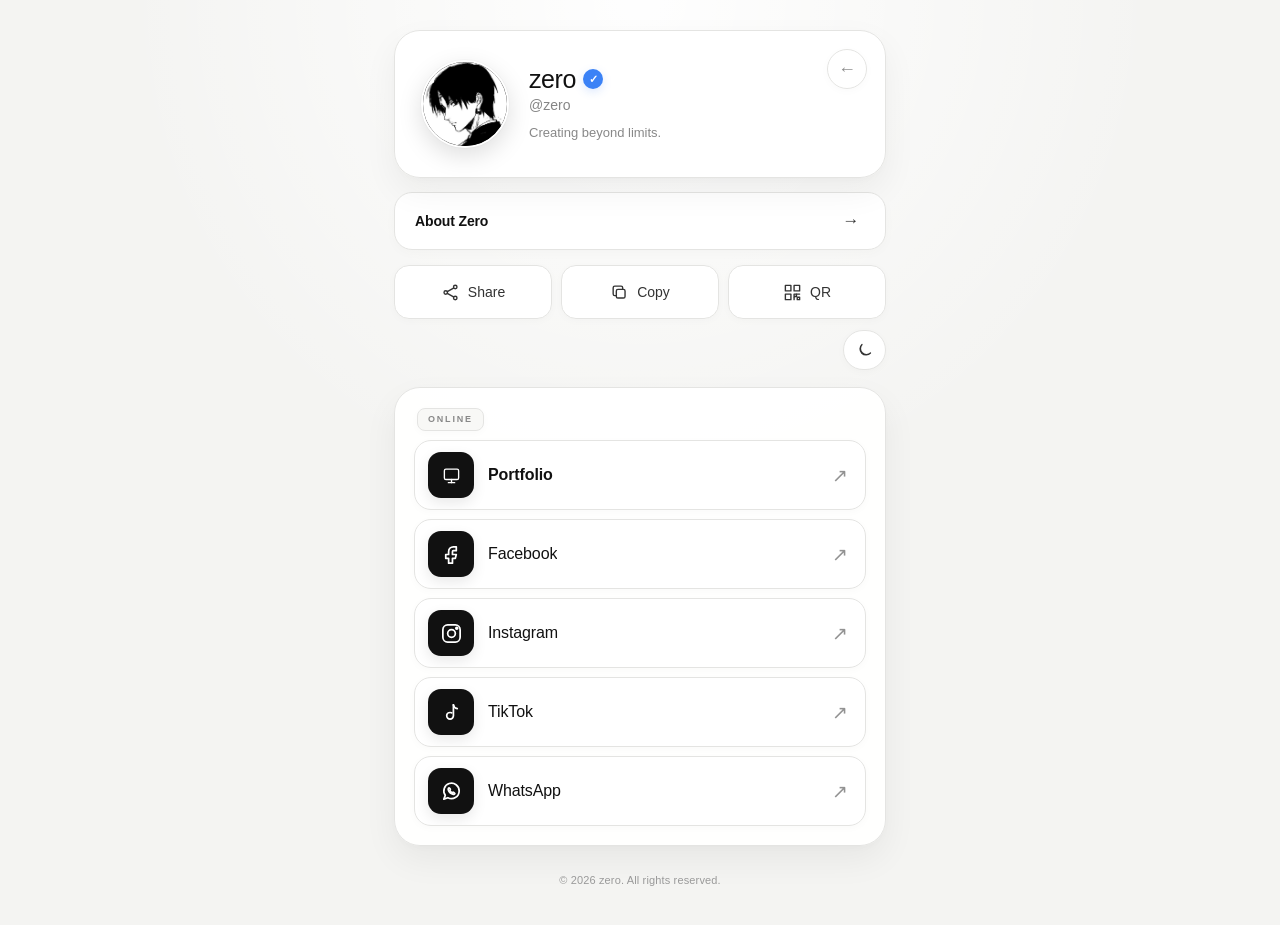
==== commit 93a51213: "Polish site design and pages" ====
--- a/platforms.html
+++ b/platforms.html
@@ -23,6 +23,19 @@
         content="#f5f5f3"
     >
 
+    <script>
+        (() => {
+            try {
+                const savedTheme = localStorage.getItem("zero-theme");
+
+                if (savedTheme === "dark") {
+                    document.documentElement.setAttribute("data-theme", "dark");
+                }
+            } catch (error) {
+            }
+        })();
+    </script>
+
     <meta
         property="og:title"
         content="zero — Links"
@@ -68,6 +81,152 @@
         href="platforms.css"
     >
 
+    <style>
+        .about-card {
+            display: flex;
+            align-items: center;
+            justify-content: space-between;
+            width: 100%;
+            min-height: 58px;
+            box-sizing: border-box;
+            margin-top: 14px;
+            padding: 0 20px;
+            border: 1px solid var(--border);
+            border-radius: 18px;
+            background: var(--card);
+            color: var(--text-strong);
+            text-decoration: none;
+            box-shadow: 0 3px 12px rgba(0, 0, 0, 0.025);
+            transition:
+                transform 0.25s ease,
+                border-color 0.25s ease,
+                box-shadow 0.25s ease,
+                background 0.25s ease;
+        }
+
+        .about-card:hover {
+            transform: translateY(-2px);
+            border-color: var(--border-strong);
+            box-shadow: 0 7px 20px rgba(0, 0, 0, 0.06);
+        }
+
+        .about-card:active {
+            transform: translateY(0);
+        }
+
+        .about-card:focus-visible {
+            outline: 2px solid var(--blue);
+            outline-offset: 3px;
+        }
+
+        .about-card-title {
+            font-size: 14px;
+            font-weight: 600;
+            letter-spacing: -0.01em;
+        }
+
+        .about-card-arrow {
+            display: inline-flex;
+            align-items: center;
+            justify-content: center;
+            width: 28px;
+            height: 28px;
+            border-radius: 50%;
+            color: var(--text-soft);
+            font-size: 17px;
+            transition:
+                color 0.25s ease,
+                transform 0.25s ease,
+                background 0.25s ease;
+        }
+
+        .about-card:hover .about-card-arrow {
+            color: var(--text-strong);
+            transform: translateX(2px);
+            background: var(--surface);
+        }
+
+        .portfolio-platform .platform-icon {
+            font-size: 0;
+        }
+
+        .portfolio-platform .platform-icon svg {
+            width: 19px;
+            height: 19px;
+            display: block;
+            fill: none;
+            stroke: currentColor;
+            stroke-width: 1.7;
+            stroke-linecap: round;
+            stroke-linejoin: round;
+        }
+
+        .portfolio-platform .platform-info strong {
+            font-weight: 650;
+        }
+
+        .theme-toggle-icon {
+            display: inline-flex;
+            align-items: center;
+            justify-content: center;
+            width: 17px;
+            height: 17px;
+        }
+
+        .theme-toggle-icon svg {
+            display: block;
+            width: 17px;
+            height: 17px;
+            fill: none;
+            stroke: currentColor;
+            stroke-width: 1.7;
+            stroke-linecap: round;
+            stroke-linejoin: round;
+        }
+
+        .theme-toggle-icon .sun-icon {
+            display: none;
+        }
+
+        html[data-theme="dark"] .theme-toggle-icon .moon-icon {
+            display: none;
+        }
+
+        html[data-theme="dark"] .theme-toggle-icon .sun-icon {
+            display: block;
+        }
+
+        @media (max-width: 380px) {
+            .about-card {
+                min-height: 54px;
+                margin-top: 12px;
+                padding: 0 17px;
+                border-radius: 16px;
+            }
+
+            .about-card-title {
+                font-size: 13px;
+            }
+
+            .about-card-arrow {
+                width: 26px;
+                height: 26px;
+            }
+
+            .portfolio-platform .platform-icon svg {
+                width: 18px;
+                height: 18px;
+            }
+        }
+
+        @media (prefers-reduced-motion: reduce) {
+            .about-card,
+            .about-card-arrow {
+                transition: none;
+            }
+        }
+    </style>
+
 </head>
 
 
@@ -75,8 +234,6 @@
 
     <main class="links-page">
 
-
-        <!-- PROFILE -->
 
         <a
             href="index.html"
@@ -125,13 +282,27 @@
         </a>
 
 
-
-        <!-- ACTIONS -->
+        <a
+            href="about.html"
+            class="about-card"
+        >
+
+            <span class="about-card-title">
+                About Zero
+            </span>
+
+            <span
+                class="about-card-arrow"
+                aria-hidden="true"
+            >
+                →
+            </span>
+
+        </a>
+
 
         <div class="profile-actions">
 
-
-            <!-- SHARE -->
 
             <button
                 type="button"
@@ -183,9 +354,6 @@
 
             </button>
 
-
-
-            <!-- COPY -->
 
             <button
                 type="button"
@@ -227,9 +395,6 @@
             </button>
 
 
-
-            <!-- QR -->
-
             <button
                 type="button"
                 class="action-btn"
@@ -294,8 +459,61 @@
         </div>
 
 
-
-        <!-- QR PANEL -->
+        <div class="theme-toggle-row">
+
+            <button
+                type="button"
+                class="theme-toggle"
+                id="themeToggle"
+                aria-label="Switch to dark mode"
+                aria-pressed="false"
+                title="Switch to dark mode"
+            >
+
+                <span
+                    class="theme-toggle-icon"
+                    aria-hidden="true"
+                >
+
+                    <svg
+                        class="moon-icon"
+                        viewBox="0 0 24 24"
+                    >
+
+                        <path
+                            d="M20.5 15.5A8.5 8.5 0 0 1 8.5 3.5 8.5 8.5 0 1 0 20.5 15.5Z"
+                        ></path>
+
+                    </svg>
+
+                    <svg
+                        class="sun-icon"
+                        viewBox="0 0 24 24"
+                    >
+
+                        <circle
+                            cx="12"
+                            cy="12"
+                            r="4"
+                        ></circle>
+
+                        <path d="M12 2v2"></path>
+                        <path d="M12 20v2"></path>
+                        <path d="M4.93 4.93l1.41 1.41"></path>
+                        <path d="M17.66 17.66l1.41 1.41"></path>
+                        <path d="M2 12h2"></path>
+                        <path d="M20 12h2"></path>
+                        <path d="M4.93 19.07l1.41-1.41"></path>
+                        <path d="M17.66 6.34l1.41-1.41"></path>
+
+                    </svg>
+
+                </span>
+
+            </button>
+
+        </div>
+
 
         <section
             class="qr-panel"
@@ -305,10 +523,7 @@
 
             <div class="qr-header">
 
-                <span
-                    aria-hidden="true"
-                ></span>
-
+                <span aria-hidden="true"></span>
 
                 <button
                     type="button"
@@ -335,9 +550,6 @@
         </section>
 
 
-
-        <!-- ONLINE PLATFORMS -->
-
         <section class="platforms-box">
 
             <div class="platforms-title">
@@ -345,8 +557,50 @@
             </div>
 
 
-
-            <!-- FACEBOOK -->
+            <a
+                href="https://zer00-day.github.io/mark-portfolio/"
+                class="platform portfolio-platform"
+                target="_blank"
+                rel="noopener noreferrer"
+            >
+
+                <div class="platform-icon">
+
+                    <svg
+                        viewBox="0 0 24 24"
+                        aria-hidden="true"
+                    >
+
+                        <rect
+                            x="3"
+                            y="4"
+                            width="18"
+                            height="13"
+                            rx="2"
+                        ></rect>
+
+                        <path
+                            d="M8 21h8"
+                        ></path>
+
+                        <path
+                            d="M12 17v4"
+                        ></path>
+
+                    </svg>
+
+                </div>
+
+
+                <div class="platform-info">
+                    <strong>Portfolio</strong>
+                </div>
+
+
+                <span class="arrow"></span>
+
+            </a>
+
 
             <a
                 href="https://www.facebook.com/share/1CXATNYzDx/"
@@ -374,15 +628,10 @@
                 </div>
 
 
-                <span class="arrow">
-                    ↗
-                </span>
+                <span class="arrow"></span>
 
             </a>
 
-
-
-            <!-- INSTAGRAM -->
 
             <a
                 href="https://www.instagram.com/z.er0day?stkn=MWJxcWFwbWdudng1dw=="
@@ -428,15 +677,10 @@
                 </div>
 
 
-                <span class="arrow">
-                    ↗
-                </span>
+                <span class="arrow"></span>
 
             </a>
 
-
-
-            <!-- TIKTOK -->
 
             <a
                 href="https://www.tiktok.com/@z.er0luck?_r=1&_t=ZS-99s0cFkpZpp"
@@ -466,15 +710,10 @@
                 </div>
 
 
-                <span class="arrow">
-                    ↗
-                </span>
+                <span class="arrow"></span>
 
             </a>
 
-
-
-            <!-- WHATSAPP -->
 
             <a
                 href="https://wa.me/qr/A6TDR2RGMDMBP1"
@@ -504,55 +743,12 @@
                 </div>
 
 
-                <span class="arrow">
-                    ↗
-                </span>
+                <span class="arrow"></span>
 
             </a>
 
-
-
-            <!-- TELEGRAM -->
-
-            <a
-                href="https://t.me/zer00luck"
-                class="platform"
-                target="_blank"
-                rel="noopener noreferrer"
-            >
-
-                <div class="platform-icon">
-
-                    <svg
-                        viewBox="0 0 24 24"
-                        aria-hidden="true"
-                    >
-
-                        <path d="M21 4L3.8 10.7c-.8.3-.8 1.1-.1 1.3l4.4 1.4 1.7 5.3c.2.7.6.7 1 .3l2.5-2.5 4.7 3.5c.6.4 1 .1 1.2-.6L21.9 5c.2-.9-.3-1.3-.9-1Z"></path>
-
-                        <path d="M8.1 13.4L18 7.2"></path>
-
-                    </svg>
-
-                </div>
-
-
-                <div class="platform-info">
-                    <strong>Telegram</strong>
-                </div>
-
-
-                <span class="arrow">
-                    ↗
-                </span>
-
-            </a>
-
         </section>
 
-
-
-        <!-- FOOTER -->
 
         <footer class="footer">
             © 2026 zero. All rights reserved.
@@ -565,4 +761,4 @@
 
 </body>
 
-</html>
+</html>
--- a/platforms.css
+++ b/platforms.css
@@ -5,60 +5,71 @@
 }
 
 :root {
-    --background: #f5f5f3;
+    --background: #f4f4f2;
     --card: #ffffff;
     --text: #111111;
-    --muted: #8a8a8a;
-    --border: #e6e6e6;
+    --muted: #858585;
+    --border: #e4e4e2;
+    --border-strong: #d7d7d5;
     --blue: #3b82f6;
 
-    --shadow-soft:
-        0 8px 28px rgba(0, 0, 0, 0.035),
-        0 2px 8px rgba(0, 0, 0, 0.018);
-
-    --shadow-card:
-        0 14px 38px rgba(0, 0, 0, 0.05),
-        0 3px 10px rgba(0, 0, 0, 0.025);
-
-    --ease-premium:
-        cubic-bezier(0.22, 1, 0.36, 1);
+    --surface: #ffffff;
+    --surface-soft: rgba(255, 255, 255, 0.92);
+    --surface-strong: #ffffff;
+    --surface-muted: #f8f8f6;
+
+    --text-strong: #111111;
+    --text-soft: #333333;
+    --text-muted: #888888;
+
+    --icon-surface: #111111;
+    --icon-text: #ffffff;
+
+    --shadow-xs:
+        0 2px 8px rgba(0, 0, 0, 0.025);
+
+    --shadow-sm:
+        0 5px 18px rgba(0, 0, 0, 0.035),
+        0 1px 4px rgba(0, 0, 0, 0.018);
+
+    --shadow-md:
+        0 14px 34px rgba(0, 0, 0, 0.055),
+        0 3px 10px rgba(0, 0, 0, 0.022);
+
+    --shadow-lg:
+        0 22px 50px rgba(0, 0, 0, 0.075),
+        0 5px 16px rgba(0, 0, 0, 0.025);
+
+    --ease-premium: cubic-bezier(0.22, 1, 0.36, 1);
 }
 
 html {
+    color-scheme: light;
     scroll-behavior: smooth;
 }
 
 body {
     min-height: 100vh;
-
     background:
         radial-gradient(
             circle at 50% 0%,
-            rgba(255, 255, 255, 0.96),
-            transparent 42%
-        ),
-        radial-gradient(
-            circle at 50% 100%,
-            rgba(0, 0, 0, 0.02),
-            transparent 38%
+            rgba(255, 255, 255, 0.95),
+            transparent 46%
         ),
         var(--background);
-
+    color: var(--text);
     font-family:
         Inter,
         -apple-system,
         BlinkMacSystemFont,
         "Segoe UI",
         sans-serif;
-
-    color: var(--text);
-
     -webkit-font-smoothing: antialiased;
     text-rendering: optimizeLegibility;
-
     opacity: 1;
-
     transition:
+        background 0.3s ease,
+        color 0.3s ease,
         opacity 0.24s ease;
 }
 
@@ -66,86 +77,58 @@
     opacity: 0;
 }
 
-/* PAGE */
-
 .links-page {
     width: 100%;
-    max-width: 560px;
-
+    max-width: 540px;
     margin: 0 auto;
-
-    padding: 28px 20px 34px;
-
+    padding: 30px 20px 36px;
     animation:
         pageEnter
-        0.7s
+        0.65s
         var(--ease-premium)
         both;
 }
 
-/* PROFILE */
-
 .profile-header {
     position: relative;
-
     width: 100%;
-    min-height: 150px;
-
+    min-height: 148px;
     padding: 24px;
-
-    background:
-        rgba(255, 255, 255, 0.96);
-
-    border: 1px solid rgba(230, 230, 230, 0.92);
-
-    border-radius: 28px;
-
+    background: var(--surface-soft);
+    border: 1px solid var(--border);
+    border-radius: 26px;
     display: flex;
     align-items: center;
-
     gap: 20px;
-
     text-decoration: none;
     color: var(--text);
-
-    box-shadow:
-        0 12px 34px rgba(0, 0, 0, 0.042),
-        0 2px 8px rgba(0, 0, 0, 0.022);
-
+    box-shadow: var(--shadow-md);
     overflow: hidden;
-
     isolation: isolate;
-
     transition:
-        transform 0.38s var(--ease-premium),
-        box-shadow 0.38s ease,
-        border-color 0.32s ease;
+        transform 0.4s var(--ease-premium),
+        background 0.3s ease,
+        border-color 0.3s ease,
+        box-shadow 0.4s ease;
 }
 
 .profile-header::before {
     content: "";
-
     position: absolute;
-
     inset: 0;
-
     background:
         linear-gradient(
             115deg,
             transparent 0%,
             transparent 42%,
-            rgba(255, 255, 255, 0.7) 50%,
+            rgba(255, 255, 255, 0.68) 50%,
             transparent 58%,
             transparent 100%
         );
-
     transform: translateX(-115%);
-
     transition:
-        transform 0.8s var(--ease-premium);
-
+        transform 0.85s var(--ease-premium);
     pointer-events: none;
-
     z-index: -1;
 }
 
@@ -155,59 +138,42 @@
 
 .profile-header:hover {
     transform: translateY(-3px);
-
-    border-color: #dcdcdc;
-
-    box-shadow:
-        0 20px 46px rgba(0, 0, 0, 0.065),
-        0 5px 14px rgba(0, 0, 0, 0.028);
+    border-color: var(--border-strong);
+    box-shadow: var(--shadow-lg);
 }
 
 .profile-header:active {
     transform:
         translateY(-1px)
-        scale(0.987);
-}
-
-/* PROFILE IMAGE */
+        scale(0.988);
+}
 
 .profile-image {
-    width: 92px;
-    height: 92px;
-
+    width: 88px;
+    height: 88px;
     flex-shrink: 0;
-
     overflow: hidden;
-
     border-radius: 50%;
-
-    background: #111111;
-
+    background: var(--icon-surface);
     border: 2px solid #ffffff;
-
     box-shadow:
         0 8px 24px rgba(0, 0, 0, 0.13),
         0 0 0 1px rgba(0, 0, 0, 0.025);
-
     animation:
         profileReveal
-        0.75s
+        0.72s
         var(--ease-premium)
         both;
-
     transition:
         transform 0.45s var(--ease-premium),
-        box-shadow 0.45s ease;
+        box-shadow 0.4s ease;
 }
 
 .profile-image img {
     width: 100%;
     height: 100%;
-
     display: block;
-
     object-fit: cover;
-
     transition:
         transform 0.65s var(--ease-premium);
 }
@@ -216,9 +182,8 @@
     transform:
         translateY(-1px)
         scale(1.018);
-
-    box-shadow:
-        0 14px 32px rgba(0, 0, 0, 0.16),
+    box-shadow:
+        0 13px 30px rgba(0, 0, 0, 0.16),
         0 0 0 1px rgba(0, 0, 0, 0.025);
 }
 
@@ -226,141 +191,96 @@
     transform: scale(1.035);
 }
 
-/* PROFILE INFO */
-
 .profile-info {
     min-width: 0;
-
-    max-width: calc(100% - 132px);
-
+    max-width: calc(100% - 126px);
     display: flex;
     flex-direction: column;
-
     gap: 3px;
-
     animation:
         infoReveal
-        0.68s
+        0.65s
         ease-out
-        0.08s
+        0.06s
         both;
 }
 
 .username {
     display: flex;
     align-items: center;
-
     gap: 7px;
-
     min-width: 0;
-
+    padding-right: 48px;
     font-size: 25px;
     font-weight: 500;
-
-    line-height: 1.1;
-
-    letter-spacing: -0.4px;
+    line-height: 1.08;
+    letter-spacing: -0.45px;
 }
 
 .username span:first-child {
     min-width: 0;
-
     overflow: hidden;
-
     text-overflow: ellipsis;
-
     white-space: nowrap;
 }
 
 .verified {
     width: 20px;
     height: 20px;
-
     flex-shrink: 0;
-
     border-radius: 50%;
-
     background: var(--blue);
-
     color: #ffffff;
-
     display: inline-flex;
     align-items: center;
     justify-content: center;
-
     font-size: 11px;
     font-weight: 700;
-
     line-height: 1;
-
     box-shadow:
         0 3px 10px rgba(59, 130, 246, 0.18);
-
     transition:
-        box-shadow 0.3s ease,
-        transform 0.3s var(--ease-premium);
+        transform 0.3s var(--ease-premium),
+        box-shadow 0.3s ease;
 }
 
 .profile-header:hover .verified {
     transform: scale(1.04);
-
-    box-shadow:
-        0 4px 14px rgba(59, 130, 246, 0.27);
+    box-shadow:
+        0 4px 14px rgba(59, 130, 246, 0.26);
 }
 
 .profile-info > p {
     color: var(--muted);
-
-    font-size: 15px;
-
+    font-size: 14px;
     line-height: 1.4;
-
     overflow-wrap: anywhere;
 }
 
 .tagline {
-    margin-top: 7px;
-
-    color: #888888;
-
+    margin-top: 6px;
+    color: var(--text-muted);
     font-size: 13px;
-
     line-height: 1.4;
-
     overflow-wrap: anywhere;
 }
-
-/* BACK */
 
 .back-arrow {
     position: absolute;
-
-    top: 20px;
-    right: 20px;
-
-    width: 44px;
-    height: 44px;
-
+    top: 18px;
+    right: 18px;
+    width: 40px;
+    height: 40px;
     flex-shrink: 0;
-
     border-radius: 50%;
-
     border: 1px solid var(--border);
-
     display: flex;
     align-items: center;
     justify-content: center;
-
-    color: #999999;
-
+    color: #8f8f8f;
     font-size: 18px;
-
-    background:
-        rgba(255, 255, 255, 0.82);
-
-    box-shadow:
-        0 2px 8px rgba(0, 0, 0, 0.018);
-
+    background: rgba(255, 255, 255, 0.78);
+    box-shadow: var(--shadow-xs);
     transition:
         transform 0.35s var(--ease-premium),
         color 0.25s ease,
@@ -370,28 +290,18 @@
 }
 
 .profile-header:hover .back-arrow {
-    color: #111111;
-
-    background: #f5f5f3;
-
-    border-color: #d9d9d9;
-
-    box-shadow:
-        0 4px 12px rgba(0, 0, 0, 0.035);
-
+    color: var(--text-strong);
+    background: var(--surface-muted);
+    border-color: var(--border-strong);
+    box-shadow: var(--shadow-sm);
     transform: translateX(-3px);
 }
 
-/* ACTIONS */
-
 .profile-actions {
-    margin-top: 14px;
-
-    display: flex;
-    justify-content: center;
-
-    gap: 10px;
-
+    margin-top: 15px;
+    display: grid;
+    grid-template-columns: repeat(3, 1fr);
+    gap: 9px;
     animation:
         actionsReveal
         0.62s
@@ -401,42 +311,24 @@
 }
 
 .action-btn {
-    min-width: 120px;
-    height: 58px;
-
-    flex: 1 1 0;
-
-    padding: 0 18px;
-
+    width: 100%;
+    height: 54px;
+    padding: 0 12px;
     border: 1px solid var(--border);
-
-    border-radius: 16px;
-
-    background:
-        rgba(255, 255, 255, 0.96);
-
-    color: #333333;
-
+    border-radius: 15px;
+    background: var(--surface-soft);
+    color: var(--text-soft);
     display: inline-flex;
     align-items: center;
     justify-content: center;
-
-    gap: 10px;
-
+    gap: 8px;
     font-family: inherit;
-
-    font-size: 15px;
+    font-size: 14px;
     font-weight: 500;
-
     cursor: pointer;
-
     white-space: nowrap;
-
-    box-shadow:
-        0 4px 14px rgba(0, 0, 0, 0.035);
-
+    box-shadow: var(--shadow-xs);
     -webkit-tap-highlight-color: transparent;
-
     transition:
         transform 0.3s var(--ease-premium),
         background 0.25s ease,
@@ -447,99 +339,123 @@
 
 .action-btn:hover {
     transform: translateY(-2px);
-
-    background: #111111;
-
-    border-color: #111111;
-
-    color: #ffffff;
-
-    box-shadow:
-        0 12px 28px rgba(0, 0, 0, 0.095);
+    background: var(--icon-surface);
+    border-color: var(--icon-surface);
+    color: var(--icon-text);
+    box-shadow: var(--shadow-md);
 }
 
 .action-btn:active {
     transform:
         translateY(0)
-        scale(0.96);
-
-    box-shadow:
-        0 4px 12px rgba(0, 0, 0, 0.05);
+        scale(0.965);
+    box-shadow: var(--shadow-xs);
 }
 
 .action-btn:focus-visible {
     outline: 2px solid var(--blue);
-
     outline-offset: 3px;
 }
 
 .action-icon {
-    width: 21px;
-    height: 21px;
-
+    width: 19px;
+    height: 19px;
     flex-shrink: 0;
-
     display: inline-flex;
     align-items: center;
     justify-content: center;
 }
 
 .action-icon svg {
-    width: 21px;
-    height: 21px;
-
+    width: 19px;
+    height: 19px;
     fill: none;
-
     stroke: currentColor;
-
     stroke-width: 1.75;
-
     stroke-linecap: round;
     stroke-linejoin: round;
-
     transition:
         transform 0.3s var(--ease-premium);
 }
 
 .action-btn:hover .action-icon svg {
-    transform: scale(1.045);
+    transform: scale(1.04);
 }
 
 .action-btn.copied {
-    background: #111111;
-
-    border-color: #111111;
-
-    color: #ffffff;
-
+    background: var(--icon-surface);
+    border-color: var(--icon-surface);
+    color: var(--icon-text);
     transform: translateY(-1px);
-
-    box-shadow:
-        0 9px 22px rgba(0, 0, 0, 0.09);
-}
-
-/* QR PANEL */
+    box-shadow: var(--shadow-md);
+}
+
+.theme-toggle-row {
+    margin-top: 11px;
+    display: flex;
+    justify-content: flex-end;
+}
+
+.theme-toggle {
+    min-width: 40px;
+    height: 40px;
+    padding: 0 12px;
+    border: 1px solid var(--border);
+    border-radius: 999px;
+    background: var(--surface);
+    color: var(--text-soft);
+    display: inline-flex;
+    align-items: center;
+    justify-content: center;
+    gap: 7px;
+    font: inherit;
+    font-size: 12px;
+    font-weight: 500;
+    cursor: pointer;
+    box-shadow: var(--shadow-xs);
+    -webkit-tap-highlight-color: transparent;
+    transition:
+        transform 0.3s var(--ease-premium),
+        background 0.25s ease,
+        color 0.25s ease,
+        border-color 0.25s ease,
+        box-shadow 0.3s ease;
+}
+
+.theme-toggle:hover {
+    transform: translateY(-1px);
+    background: var(--icon-surface);
+    color: var(--icon-text);
+    border-color: var(--icon-surface);
+    box-shadow: var(--shadow-sm);
+}
+
+.theme-toggle:active {
+    transform: scale(0.95);
+}
+
+.theme-toggle:focus-visible {
+    outline: 2px solid var(--blue);
+    outline-offset: 3px;
+}
+
+.theme-toggle-icon {
+    display: inline-flex;
+    align-items: center;
+    justify-content: center;
+    font-size: 16px;
+    line-height: 1;
+}
 
 .qr-panel {
     display: none;
-
     width: 100%;
-
-    margin-top: 14px;
-
-    padding: 16px;
-
-    background:
-        rgba(255, 255, 255, 0.98);
-
+    margin-top: 12px;
+    padding: 15px;
+    background: var(--surface-strong);
     border: 1px solid var(--border);
-
-    border-radius: 22px;
-
-    box-shadow:
-        0 12px 34px rgba(0, 0, 0, 0.055),
-        0 2px 8px rgba(0, 0, 0, 0.018);
-
+    border-radius: 21px;
+    box-shadow: var(--shadow-md);
     animation:
         qrReveal
         0.38s
@@ -552,39 +468,27 @@
 }
 
 .qr-header {
-    min-height: 30px;
-
+    min-height: 28px;
     display: flex;
     align-items: center;
     justify-content: flex-end;
-
-    margin-bottom: 8px;
+    margin-bottom: 7px;
 }
 
 .qr-close {
-    width: 30px;
-    height: 30px;
-
+    width: 29px;
+    height: 29px;
     flex-shrink: 0;
-
     border: 1px solid var(--border);
-
     border-radius: 50%;
-
-    background: #ffffff;
-
+    background: var(--surface);
     color: #777777;
-
-    font-size: 18px;
-
+    font-size: 17px;
     display: flex;
     align-items: center;
     justify-content: center;
-
     cursor: pointer;
-
     -webkit-tap-highlight-color: transparent;
-
     transition:
         background 0.25s ease,
         color 0.25s ease,
@@ -594,16 +498,11 @@
 }
 
 .qr-close:hover {
-    background: #111111;
-
-    color: #ffffff;
-
-    border-color: #111111;
-
+    background: var(--icon-surface);
+    color: var(--icon-text);
+    border-color: var(--icon-surface);
     transform: rotate(90deg);
-
-    box-shadow:
-        0 5px 14px rgba(0, 0, 0, 0.08);
+    box-shadow: var(--shadow-sm);
 }
 
 .qr-close:active {
@@ -613,191 +512,126 @@
 }
 
 .qr-code {
-    width: min(180px, 100%);
-
+    width: min(178px, 100%);
     aspect-ratio: 1 / 1;
-
     height: auto;
-
     margin: 0 auto;
-
     padding: 8px;
-
-    background: #ffffff;
-
-    border: 1px solid #eeeeee;
-
-    border-radius: 16px;
-
+    background: var(--surface);
+    border: 1px solid var(--border);
+    border-radius: 15px;
     overflow: hidden;
-
-    box-shadow:
-        0 6px 20px rgba(0, 0, 0, 0.04);
-
-    transition:
-        transform 0.35s var(--ease-premium),
-        box-shadow 0.35s ease;
-}
-
-.qr-panel.active .qr-code {
-    transform: translateY(0);
+    box-shadow: var(--shadow-sm);
 }
 
 .qr-code img {
     width: 100%;
     height: 100%;
-
     display: block;
-
     object-fit: contain;
 }
 
-/* PLATFORMS */
-
 .platforms-box {
-    margin-top: 18px;
-
-    padding: 18px;
-
-    background:
-        rgba(255, 255, 255, 0.97);
-
+    margin-top: 17px;
+    padding: 17px;
+    background: var(--surface-soft);
     border: 1px solid var(--border);
-
-    border-radius: 28px;
-
-    box-shadow:
-        0 10px 32px rgba(0, 0, 0, 0.045);
-
+    border-radius: 26px;
+    box-shadow: var(--shadow-md);
     animation:
         boxReveal
-        0.72s
+        0.7s
         var(--ease-premium)
         0.12s
         both;
 }
 
 .platforms-title {
-    display: inline-flex;
-    align-items: center;
-
-    padding: 7px 11px;
-
-    margin: 2px 5px 7px;
-
-    background: #fafafa;
-
-    border: 1px solid #e5e5e5;
-
-    border-radius: 9px;
-
-    color: #888888;
-
-    font-size: 10px;
-    font-weight: 600;
-
-    letter-spacing: 1.6px;
-
+    width: fit-content;
+    margin: 1px 3px 8px;
+    padding: 6px 10px;
+    background: var(--surface-muted);
+    border: 1px solid var(--border);
+    border-radius: 8px;
+    color: var(--text-muted);
+    font-size: 9px;
+    font-weight: 650;
+    letter-spacing: 1.8px;
     line-height: 1;
-
-    box-shadow:
-        0 2px 7px rgba(0, 0, 0, 0.025);
-}
-
-/* PLATFORM CARD */
+    box-shadow: var(--shadow-xs);
+}
 
 .platform {
     position: relative;
-
     width: 100%;
-    min-height: 72px;
-
-    padding: 10px 14px;
-
-    margin-top: 10px;
-
-    background: #ffffff;
-
+    min-height: 70px;
+    padding: 10px 13px;
+    margin-top: 9px;
+    background: var(--surface);
     border: 1px solid var(--border);
-
-    border-radius: 18px;
-
+    border-radius: 17px;
     display: flex;
     align-items: center;
-
-    gap: 15px;
-
+    gap: 14px;
     text-decoration: none;
     color: var(--text);
-
-    box-shadow:
-        0 3px 12px rgba(0, 0, 0, 0.025);
-
+    box-shadow: var(--shadow-xs);
     overflow: hidden;
-
     opacity: 0;
-
     animation:
         platformReveal
         0.5s
         var(--ease-premium)
         both;
-
     transition:
         transform 0.34s var(--ease-premium),
+        background 0.28s ease,
         border-color 0.28s ease,
-        box-shadow 0.34s ease,
-        background 0.28s ease;
+        box-shadow 0.34s ease;
 }
 
 .platform:nth-of-type(2) {
-    animation-delay: 0.14s;
+    animation-delay: 0.12s;
 }
 
 .platform:nth-of-type(3) {
-    animation-delay: 0.19s;
+    animation-delay: 0.17s;
 }
 
 .platform:nth-of-type(4) {
-    animation-delay: 0.24s;
+    animation-delay: 0.22s;
 }
 
 .platform:nth-of-type(5) {
-    animation-delay: 0.29s;
+    animation-delay: 0.27s;
 }
 
 .platform:nth-of-type(6) {
-    animation-delay: 0.34s;
+    animation-delay: 0.32s;
 }
 
 .platform:nth-of-type(7) {
-    animation-delay: 0.39s;
+    animation-delay: 0.37s;
 }
 
 .platform:nth-of-type(8) {
-    animation-delay: 0.44s;
+    animation-delay: 0.42s;
 }
 
 .platform::before {
     content: "";
-
     position: absolute;
-
     inset: 0;
-
     background:
         linear-gradient(
             110deg,
             transparent 0%,
-            rgba(255, 255, 255, 0.82) 48%,
+            rgba(255, 255, 255, 0.78) 48%,
             transparent 100%
         );
-
     transform: translateX(-115%);
-
     transition:
         transform 0.85s var(--ease-premium);
-
     pointer-events: none;
 }
 
@@ -807,73 +641,53 @@
 
 .platform:hover {
     transform: translateY(-2px);
-
-    border-color: #d9d9d9;
-
-    background: #ffffff;
-
-    box-shadow:
-        0 11px 26px rgba(0, 0, 0, 0.065),
-        0 3px 8px rgba(0, 0, 0, 0.018);
+    border-color: var(--border-strong);
+    background: var(--surface);
+    box-shadow: var(--shadow-md);
 }
 
 .platform:active {
     transform:
         translateY(-1px)
-        scale(0.985);
-
-    box-shadow:
-        0 5px 14px rgba(0, 0, 0, 0.045);
-}
-
-/* PLATFORM ICON */
+        scale(0.987);
+    box-shadow: var(--shadow-sm);
+}
 
 .platform-icon {
-    width: 48px;
-    height: 48px;
-
+    width: 46px;
+    height: 46px;
     flex-shrink: 0;
-
-    border-radius: 14px;
-
-    background: #111111;
-
-    color: #ffffff;
-
+    border-radius: 13px;
+    background: var(--icon-surface);
+    color: var(--icon-text);
     display: flex;
     align-items: center;
     justify-content: center;
-
-    box-shadow:
-        0 5px 14px rgba(0, 0, 0, 0.10);
-
+    box-shadow:
+        0 5px 14px rgba(0, 0, 0, 0.09);
     transition:
         transform 0.3s var(--ease-premium),
-        box-shadow 0.3s ease;
+        box-shadow 0.3s ease,
+        background 0.25s ease,
+        color 0.25s ease;
 }
 
 .platform:hover .platform-icon {
     transform:
         translateY(-1px)
-        scale(1.035);
-
-    box-shadow:
-        0 9px 22px rgba(0, 0, 0, 0.14);
+        scale(1.03);
+    box-shadow:
+        0 9px 20px rgba(0, 0, 0, 0.13);
 }
 
 .platform-icon svg {
-    width: 24px;
-    height: 24px;
-
+    width: 23px;
+    height: 23px;
     fill: none;
-
     stroke: currentColor;
-
     stroke-width: 1.8;
-
     stroke-linecap: round;
     stroke-linejoin: round;
-
     transition:
         transform 0.3s var(--ease-premium);
 }
@@ -882,93 +696,75 @@
     transform: scale(1.025);
 }
 
-/* PLATFORM INFO */
-
 .platform-info {
     flex: 1;
-
     min-width: 0;
-
     overflow: hidden;
-
     display: flex;
     align-items: center;
 }
 
 .platform-info strong {
     min-width: 0;
-
     max-width: 100%;
-
     overflow: hidden;
-
     text-overflow: ellipsis;
-
     white-space: nowrap;
-
-    font-size: 17px;
-
+    font-size: 16px;
     font-weight: 500;
-
-    letter-spacing: -0.15px;
-}
-
-/* ARROW */
+    letter-spacing: -0.12px;
+}
 
 .arrow {
     flex-shrink: 0;
-
+    width: 25px;
+    height: 25px;
+    display: inline-flex;
+    align-items: center;
+    justify-content: center;
     color: #929292;
-
-    font-size: 23px;
-
+    font-size: 0;
     line-height: 1;
-
     transition:
         transform 0.3s var(--ease-premium),
-        color 0.25s ease;
+        color 0.25s ease,
+        background 0.25s ease;
+}
+
+.arrow::after {
+    content: "↗";
+    font-size: 19px;
+    line-height: 1;
 }
 
 .platform:hover .arrow {
     color: var(--blue);
-
     transform:
-        translate(4px, -2px);
-}
-
-/* FOOTER */
+        translate(2px, -2px);
+}
 
 .footer {
-    margin-top: 28px;
-
+    margin-top: 26px;
     padding: 0 8px;
-
     text-align: center;
-
     color: #999999;
-
-    font-size: 12px;
-
-    letter-spacing: 0.2px;
-
+    font-size: 11px;
+    letter-spacing: 0.15px;
     line-height: 1.5;
-
     overflow-wrap: anywhere;
-
     animation:
         footerReveal
         0.65s
         ease-out
         0.25s
         both;
-}
-
-/* ANIMATIONS */
+    transition: color 0.28s ease;
+}
 
 @keyframes pageEnter {
     from {
         opacity: 0;
-        transform: translateY(4px);
+        transform: translateY(5px);
     }
 
     to {
@@ -981,7 +777,7 @@
     from {
         opacity: 0;
         transform:
-            scale(0.9)
+            scale(0.92)
             translateY(5px);
     }
 
@@ -996,7 +792,7 @@
 @keyframes infoReveal {
     from {
         opacity: 0;
-        transform: translateX(8px);
+        transform: translateX(7px);
     }
 
     to {
@@ -1020,7 +816,7 @@
 @keyframes boxReveal {
     from {
         opacity: 0;
-        transform: translateY(12px);
+        transform: translateY(11px);
     }
 
     to {
@@ -1033,8 +829,8 @@
     from {
         opacity: 0;
         transform:
-            translateY(9px)
-            scale(0.99);
+            translateY(8px)
+            scale(0.992);
     }
 
     to {
@@ -1061,8 +857,8 @@
     from {
         opacity: 0;
         transform:
-            translateY(-7px)
-            scale(0.975);
+            translateY(-6px)
+            scale(0.98);
     }
 
     to {
@@ -1073,10 +869,213 @@
     }
 }
 
-/* TABLET */
+html[data-theme="dark"] {
+    color-scheme: dark;
+}
+
+html[data-theme="dark"] body {
+    --background: #0b0b0b;
+    --card: #141414;
+    --text: #f5f5f5;
+    --muted: #999999;
+    --border: #292929;
+    --border-strong: #3a3a3a;
+
+    --surface: #151515;
+    --surface-soft: rgba(20, 20, 20, 0.94);
+    --surface-strong: #151515;
+    --surface-muted: #1a1a1a;
+
+    --text-strong: #f5f5f5;
+    --text-soft: #dddddd;
+    --text-muted: #999999;
+
+    --icon-surface: #f5f5f5;
+    --icon-text: #111111;
+
+    background:
+        radial-gradient(
+            circle at 50% 0%,
+            rgba(255, 255, 255, 0.045),
+            transparent 46%
+        ),
+        var(--background);
+}
+
+html[data-theme="dark"] .profile-header {
+    background: rgba(20, 20, 20, 0.94);
+    border-color: var(--border);
+    box-shadow:
+        0 14px 36px rgba(0, 0, 0, 0.3),
+        0 2px 8px rgba(0, 0, 0, 0.18);
+}
+
+html[data-theme="dark"] .profile-header::before {
+    background:
+        linear-gradient(
+            115deg,
+            transparent 0%,
+            transparent 42%,
+            rgba(255, 255, 255, 0.045) 50%,
+            transparent 58%,
+            transparent 100%
+        );
+}
+
+html[data-theme="dark"] .profile-header:hover {
+    border-color: #383838;
+    box-shadow:
+        0 22px 50px rgba(0, 0, 0, 0.4),
+        0 5px 16px rgba(0, 0, 0, 0.22);
+}
+
+html[data-theme="dark"] .profile-image {
+    background: #111111;
+    border-color: #151515;
+    box-shadow:
+        0 8px 24px rgba(0, 0, 0, 0.36),
+        0 0 0 1px rgba(255, 255, 255, 0.035);
+}
+
+html[data-theme="dark"] .profile-header:hover .profile-image {
+    box-shadow:
+        0 13px 30px rgba(0, 0, 0, 0.44),
+        0 0 0 1px rgba(255, 255, 255, 0.04);
+}
+
+html[data-theme="dark"] .back-arrow {
+    background: rgba(21, 21, 21, 0.82);
+    color: #999999;
+    border-color: var(--border);
+}
+
+html[data-theme="dark"] .profile-header:hover .back-arrow {
+    color: #f5f5f5;
+    background: #1b1b1b;
+    border-color: #3a3a3a;
+    box-shadow:
+        0 4px 12px rgba(0, 0, 0, 0.24);
+}
+
+html[data-theme="dark"] .action-btn {
+    background: rgba(21, 21, 21, 0.96);
+    color: #dddddd;
+    border-color: var(--border);
+    box-shadow:
+        0 4px 14px rgba(0, 0, 0, 0.22);
+}
+
+html[data-theme="dark"] .action-btn:hover,
+html[data-theme="dark"] .action-btn.copied {
+    background: #f5f5f5;
+    color: #111111;
+    border-color: #f5f5f5;
+    box-shadow:
+        0 12px 28px rgba(0, 0, 0, 0.34);
+}
+
+html[data-theme="dark"] .theme-toggle {
+    background: #151515;
+    color: #dddddd;
+    border-color: var(--border);
+    box-shadow:
+        0 3px 12px rgba(0, 0, 0, 0.22);
+}
+
+html[data-theme="dark"] .theme-toggle:hover {
+    background: #f5f5f5;
+    color: #111111;
+    border-color: #f5f5f5;
+}
+
+html[data-theme="dark"] .qr-panel {
+    background: #151515;
+    border-color: var(--border);
+    box-shadow:
+        0 14px 36px rgba(0, 0, 0, 0.34),
+        0 2px 8px rgba(0, 0, 0, 0.18);
+}
+
+html[data-theme="dark"] .qr-close {
+    background: #1b1b1b;
+    color: #aaaaaa;
+    border-color: var(--border);
+}
+
+html[data-theme="dark"] .qr-close:hover {
+    background: #f5f5f5;
+    color: #111111;
+    border-color: #f5f5f5;
+}
+
+html[data-theme="dark"] .qr-code {
+    background: #ffffff;
+    border-color: #333333;
+}
+
+html[data-theme="dark"] .platforms-box {
+    background: rgba(20, 20, 20, 0.96);
+    border-color: var(--border);
+    box-shadow:
+        0 12px 34px rgba(0, 0, 0, 0.3);
+}
+
+html[data-theme="dark"] .platforms-title {
+    background: #1a1a1a;
+    border-color: #2d2d2d;
+    color: #999999;
+}
+
+html[data-theme="dark"] .platform {
+    background: #151515;
+    border-color: var(--border);
+    box-shadow:
+        0 3px 12px rgba(0, 0, 0, 0.22);
+}
+
+html[data-theme="dark"] .platform::before {
+    background:
+        linear-gradient(
+            110deg,
+            transparent 0%,
+            rgba(255, 255, 255, 0.055) 48%,
+            transparent 100%
+        );
+}
+
+html[data-theme="dark"] .platform:hover {
+    background: #191919;
+    border-color: #3a3a3a;
+    box-shadow:
+        0 12px 28px rgba(0, 0, 0, 0.36),
+        0 3px 8px rgba(0, 0, 0, 0.16);
+}
+
+html[data-theme="dark"] .platform-icon {
+    background: #f5f5f5;
+    color: #111111;
+    box-shadow:
+        0 5px 14px rgba(0, 0, 0, 0.32);
+}
+
+html[data-theme="dark"] .platform:hover .platform-icon {
+    box-shadow:
+        0 9px 22px rgba(0, 0, 0, 0.42);
+}
+
+html[data-theme="dark"] .arrow {
+    color: #777777;
+}
+
+html[data-theme="dark"] .platform:hover .arrow {
+    color: var(--blue);
+}
+
+html[data-theme="dark"] .footer {
+    color: #777777;
+}
 
 @media (min-width: 561px) {
-
     .links-page {
         padding-left: 24px;
         padding-right: 24px;
@@ -1087,30 +1086,20 @@
     }
 
     .platforms-box {
+        padding: 19px;
+    }
+}
+
+@media (max-width: 380px) {
+    .links-page {
+        padding: 21px 15px 29px;
+    }
+
+    .profile-header {
+        min-height: 138px;
         padding: 20px;
-    }
-}
-
-/* MOBILE */
-
-@media (max-width: 380px) {
-
-    .links-page {
-        padding: 20px 15px 28px;
-    }
-
-    .profile-header {
-        min-height: 140px;
-
-        padding: 20px;
-
         gap: 15px;
-
-        border-radius: 24px;
-    }
-
-    .profile-info {
-        max-width: calc(100% - 105px);
+        border-radius: 23px;
     }
 
     .profile-image {
@@ -1118,26 +1107,36 @@
         height: 78px;
     }
 
+    .profile-info {
+        max-width: calc(100% - 105px);
+    }
+
     .username {
         font-size: 22px;
-
+        gap: 6px;
         padding-right: 36px;
     }
 
+    .verified {
+        width: 18px;
+        height: 18px;
+        font-size: 10px;
+    }
+
     .profile-info > p {
-        font-size: 14px;
+        font-size: 13px;
     }
 
     .tagline {
         font-size: 12px;
+        margin-top: 5px;
     }
 
     .back-arrow {
-        top: 16px;
-        right: 16px;
-
-        width: 40px;
-        height: 40px;
+        top: 15px;
+        right: 15px;
+        width: 39px;
+        height: 39px;
     }
 
     .profile-actions {
@@ -1145,33 +1144,32 @@
     }
 
     .action-btn {
-        min-width: 0;
-
-        flex: 1 1 0;
-
-        height: 52px;
-
-        padding: 0 10px;
-
-        gap: 7px;
-
-        font-size: 13px;
-
-        border-radius: 15px;
+        height: 50px;
+        padding: 0 8px;
+        gap: 6px;
+        font-size: 12px;
+        border-radius: 14px;
     }
 
     .action-icon {
-        width: 19px;
-        height: 19px;
+        width: 18px;
+        height: 18px;
     }
 
     .action-icon svg {
-        width: 19px;
-        height: 19px;
+        width: 18px;
+        height: 18px;
+    }
+
+    .theme-toggle {
+        height: 38px;
+        min-width: 38px;
+        padding: 0 11px;
     }
 
     .qr-panel {
-        padding: 14px;
+        padding: 13px;
+        border-radius: 19px;
     }
 
     .qr-code {
@@ -1180,66 +1178,60 @@
 
     .platforms-box {
         padding: 14px;
-
-        border-radius: 24px;
+        border-radius: 23px;
     }
 
     .platforms-title {
-        margin-left: 3px;
-
-        margin-bottom: 4px;
+        margin-left: 2px;
+        margin-bottom: 6px;
     }
 
     .platform {
-        min-height: 66px;
-
-        padding: 9px 12px;
-
-        border-radius: 16px;
-
-        gap: 12px;
+        min-height: 65px;
+        padding: 9px 11px;
+        gap: 11px;
+        border-radius: 15px;
     }
 
     .platform-icon {
-        width: 44px;
-        height: 44px;
-
-        border-radius: 13px;
+        width: 43px;
+        height: 43px;
+        border-radius: 12px;
+    }
+
+    .platform-icon svg {
+        width: 22px;
+        height: 22px;
     }
 
     .platform-info strong {
-        font-size: 16px;
+        font-size: 15px;
     }
 
     .arrow {
-        font-size: 21px;
+        width: 23px;
+        height: 23px;
+    }
+
+    .arrow::after {
+        font-size: 18px;
     }
 
     .footer {
-        margin-top: 24px;
-    }
-}
-
-/* VERY SMALL PHONES */
+        margin-top: 23px;
+    }
+}
 
 @media (max-width: 340px) {
-
     .links-page {
-        padding: 16px 12px 24px;
+        padding: 17px 12px 24px;
     }
 
     .profile-header {
-        min-height: 132px;
-
+        min-height: 130px;
         padding: 17px;
-
         gap: 11px;
-
-        border-radius: 22px;
-    }
-
-    .profile-info {
-        max-width: calc(100% - 91px);
+        border-radius: 21px;
     }
 
     .profile-image {
@@ -1247,35 +1239,35 @@
         height: 70px;
     }
 
+    .profile-info {
+        max-width: calc(100% - 91px);
+    }
+
     .username {
         font-size: 20px;
-
         gap: 5px;
-
-        padding-right: 34px;
+        padding-right: 33px;
     }
 
     .verified {
-        width: 18px;
-        height: 18px;
-
-        font-size: 10px;
+        width: 17px;
+        height: 17px;
+        font-size: 9px;
     }
 
     .profile-info > p {
-        font-size: 13px;
+        font-size: 12px;
     }
 
     .tagline {
-        font-size: 11.5px;
+        font-size: 11px;
     }
 
     .back-arrow {
-        width: 38px;
-        height: 38px;
-
-        top: 13px;
-        right: 13px;
+        width: 37px;
+        height: 37px;
+        top: 12px;
+        right: 12px;
     }
 
     .profile-actions {
@@ -1283,25 +1275,32 @@
     }
 
     .action-btn {
-        height: 48px;
-
-        padding: 0 7px;
-
-        font-size: 12px;
-
+        height: 47px;
+        padding: 0 6px;
         gap: 4px;
-
-        border-radius: 14px;
+        font-size: 11px;
+        border-radius: 13px;
     }
 
     .action-icon,
     .action-icon svg {
-        width: 17px;
-        height: 17px;
+        width: 16px;
+        height: 16px;
+    }
+
+    .theme-toggle {
+        height: 36px;
+        min-width: 36px;
+        padding: 0 10px;
+    }
+
+    .theme-toggle-icon {
+        font-size: 15px;
     }
 
     .qr-panel {
-        padding: 12px;
+        padding: 11px;
+        border-radius: 18px;
     }
 
     .qr-code {
@@ -1310,53 +1309,46 @@
 
     .platforms-box {
         padding: 12px;
-
-        border-radius: 22px;
+        border-radius: 21px;
     }
 
     .platform {
-        min-height: 62px;
-
-        padding: 8px 10px;
-
-        gap: 10px;
-
-        border-radius: 15px;
+        min-height: 61px;
+        padding: 8px 9px;
+        gap: 9px;
+        border-radius: 14px;
     }
 
     .platform-icon {
-        width: 40px;
-        height: 40px;
-
-        border-radius: 12px;
+        width: 39px;
+        height: 39px;
+        border-radius: 11px;
     }
 
     .platform-icon svg {
+        width: 20px;
+        height: 20px;
+    }
+
+    .platform-info strong {
+        font-size: 14px;
+    }
+
+    .arrow {
         width: 21px;
         height: 21px;
     }
 
-    .platform-info strong {
-        font-size: 15px;
-    }
-
-    .arrow {
-        font-size: 20px;
-    }
-}
-
-/* TOUCH DEVICES */
+    .arrow::after {
+        font-size: 17px;
+    }
+}
 
 @media (hover: none) and (pointer: coarse) {
-
     .profile-header:hover {
         transform: none;
-
-        border-color: rgba(230, 230, 230, 0.92);
-
-        box-shadow:
-            0 12px 34px rgba(0, 0, 0, 0.042),
-            0 2px 8px rgba(0, 0, 0, 0.022);
+        border-color: var(--border);
+        box-shadow: var(--shadow-md);
     }
 
     .profile-header:hover::before {
@@ -1365,7 +1357,6 @@
 
     .profile-header:hover .profile-image {
         transform: none;
-
         box-shadow:
             0 8px 24px rgba(0, 0, 0, 0.13),
             0 0 0 1px rgba(0, 0, 0, 0.025);
@@ -1377,41 +1368,36 @@
 
     .profile-header:hover .verified {
         transform: none;
-
         box-shadow:
             0 3px 10px rgba(59, 130, 246, 0.18);
     }
 
     .profile-header:hover .back-arrow {
         transform: none;
-
-        color: #999999;
-
-        background:
-            rgba(255, 255, 255, 0.82);
-
+        color: #8f8f8f;
+        background: rgba(255, 255, 255, 0.78);
         border-color: var(--border);
-
-        box-shadow:
-            0 2px 8px rgba(0, 0, 0, 0.018);
+        box-shadow: var(--shadow-xs);
     }
 
     .action-btn:hover {
         transform: none;
-
-        background:
-            rgba(255, 255, 255, 0.96);
-
+        background: var(--surface-soft);
         border-color: var(--border);
-
-        color: #333333;
-
-        box-shadow:
-            0 4px 14px rgba(0, 0, 0, 0.035);
+        color: var(--text-soft);
+        box-shadow: var(--shadow-xs);
     }
 
     .action-btn:hover .action-icon svg {
         transform: none;
+    }
+
+    .theme-toggle:hover {
+        transform: none;
+        background: var(--surface);
+        color: var(--text-soft);
+        border-color: var(--border);
+        box-shadow: var(--shadow-xs);
     }
 
     .platform:hover::before {
@@ -1420,20 +1406,15 @@
 
     .platform:hover {
         transform: none;
-
         border-color: var(--border);
-
-        background: #ffffff;
-
+        background: var(--surface);
+        box-shadow: var(--shadow-xs);
+    }
+
+    .platform:hover .platform-icon {
+        transform: none;
         box-shadow:
-            0 3px 12px rgba(0, 0, 0, 0.025);
-    }
-
-    .platform:hover .platform-icon {
-        transform: none;
-
-        box-shadow:
-            0 5px 14px rgba(0, 0, 0, 0.10);
+            0 5px 14px rgba(0, 0, 0, 0.09);
     }
 
     .platform:hover .platform-icon svg {
@@ -1442,27 +1423,88 @@
 
     .platform:hover .arrow {
         color: #929292;
-
         transform: none;
     }
 
     .qr-close:hover {
-        background: #ffffff;
-
+        background: var(--surface);
         color: #777777;
-
         border-color: var(--border);
-
-        transform: none;
-
+        transform: none;
         box-shadow: none;
     }
-}
-
-/* REDUCED MOTION */
+
+    html[data-theme="dark"] .profile-header:hover {
+        transform: none;
+        border-color: var(--border);
+        box-shadow:
+            0 14px 36px rgba(0, 0, 0, 0.3),
+            0 2px 8px rgba(0, 0, 0, 0.18);
+    }
+
+    html[data-theme="dark"] .profile-header:hover .profile-image {
+        transform: none;
+        box-shadow:
+            0 8px 24px rgba(0, 0, 0, 0.36),
+            0 0 0 1px rgba(255, 255, 255, 0.035);
+    }
+
+    html[data-theme="dark"] .profile-header:hover .back-arrow {
+        transform: none;
+        color: #999999;
+        background: rgba(21, 21, 21, 0.82);
+        border-color: var(--border);
+        box-shadow:
+            0 2px 8px rgba(0, 0, 0, 0.18);
+    }
+
+    html[data-theme="dark"] .action-btn:hover {
+        transform: none;
+        background: rgba(21, 21, 21, 0.96);
+        border-color: var(--border);
+        color: #dddddd;
+        box-shadow:
+            0 4px 14px rgba(0, 0, 0, 0.22);
+    }
+
+    html[data-theme="dark"] .theme-toggle:hover {
+        transform: none;
+        background: #151515;
+        color: #dddddd;
+        border-color: #292929;
+        box-shadow:
+            0 3px 12px rgba(0, 0, 0, 0.22);
+    }
+
+    html[data-theme="dark"] .platform:hover {
+        transform: none;
+        background: #151515;
+        border-color: var(--border);
+        box-shadow:
+            0 3px 12px rgba(0, 0, 0, 0.22);
+    }
+
+    html[data-theme="dark"] .platform:hover .platform-icon {
+        transform: none;
+        box-shadow:
+            0 5px 14px rgba(0, 0, 0, 0.32);
+    }
+
+    html[data-theme="dark"] .platform:hover .arrow {
+        color: #777777;
+        transform: none;
+    }
+
+    html[data-theme="dark"] .qr-close:hover {
+        background: #1b1b1b;
+        color: #aaaaaa;
+        border-color: var(--border);
+        transform: none;
+        box-shadow: none;
+    }
+}
 
 @media (prefers-reduced-motion: reduce) {
-
     *,
     *::before,
     *::after {
@@ -1471,4 +1513,4 @@
         transition-duration: 0.01ms !important;
         scroll-behavior: auto !important;
     }
-}
+}
